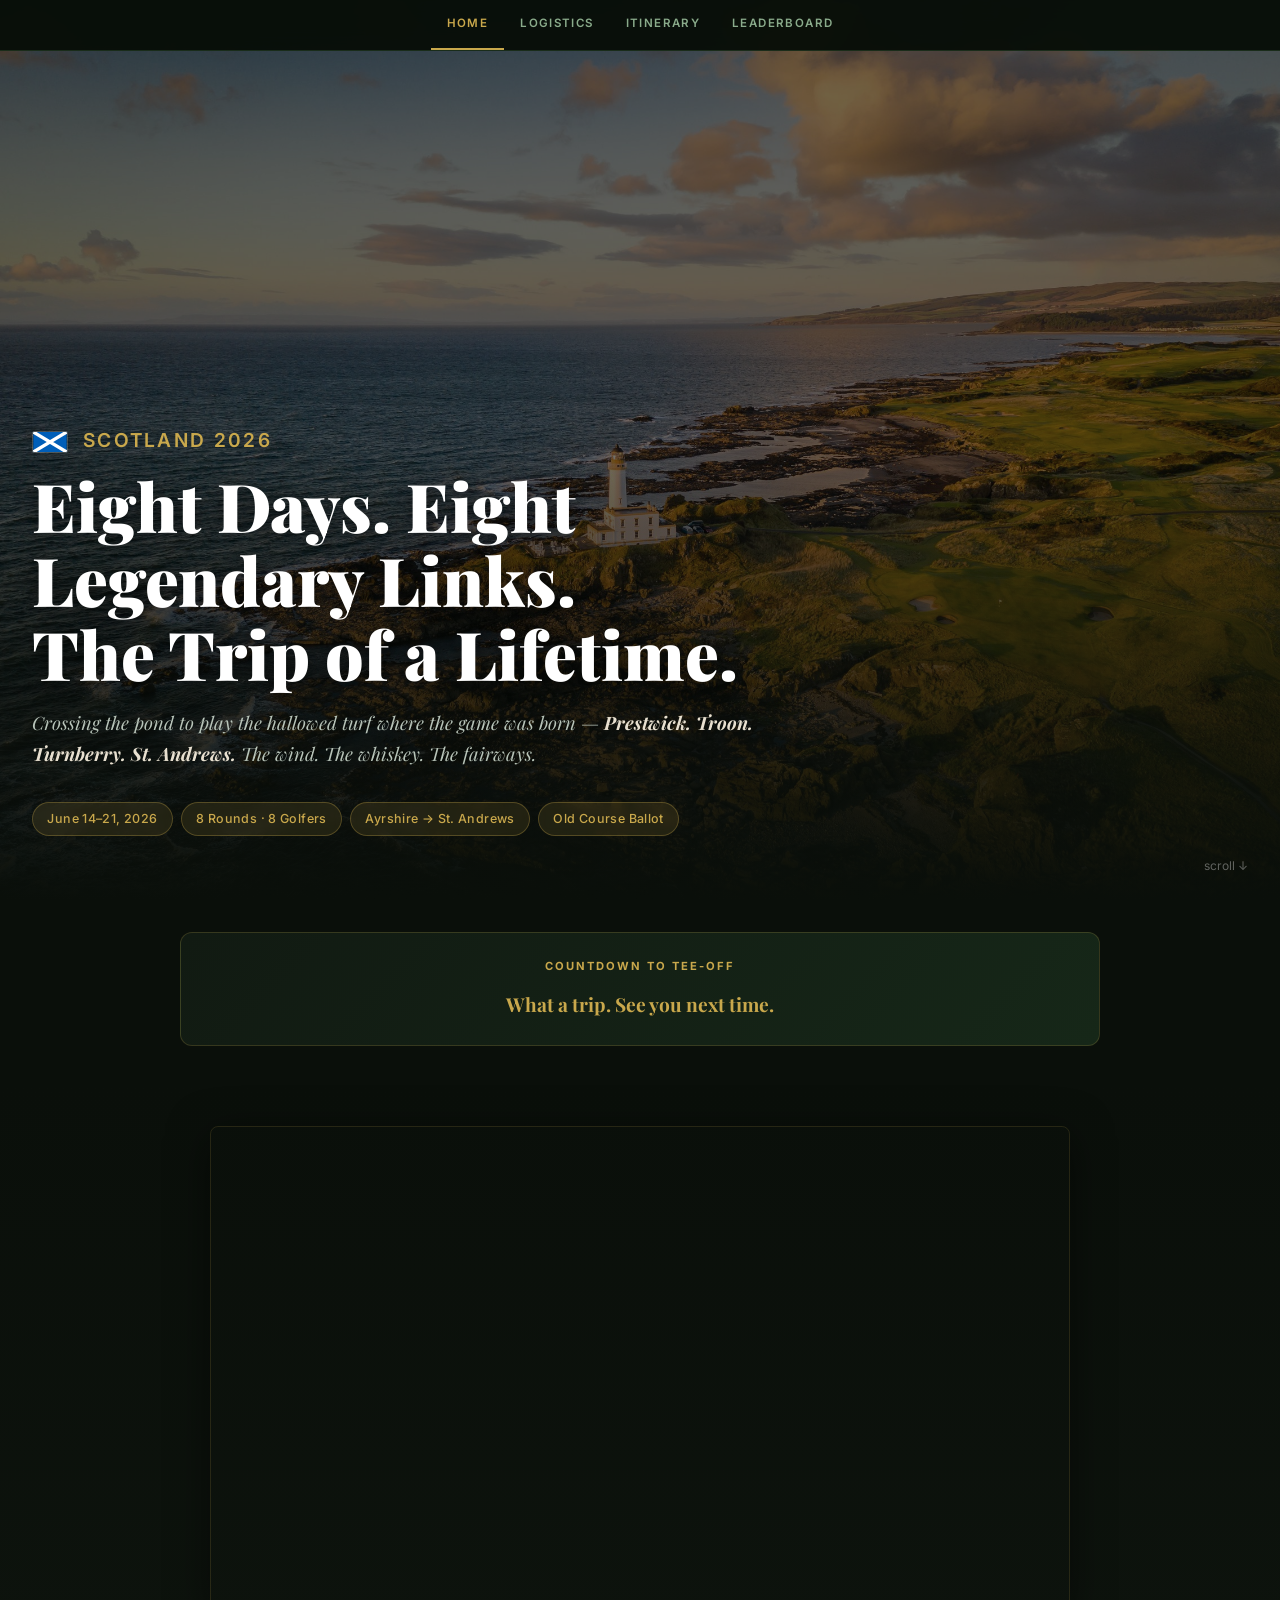
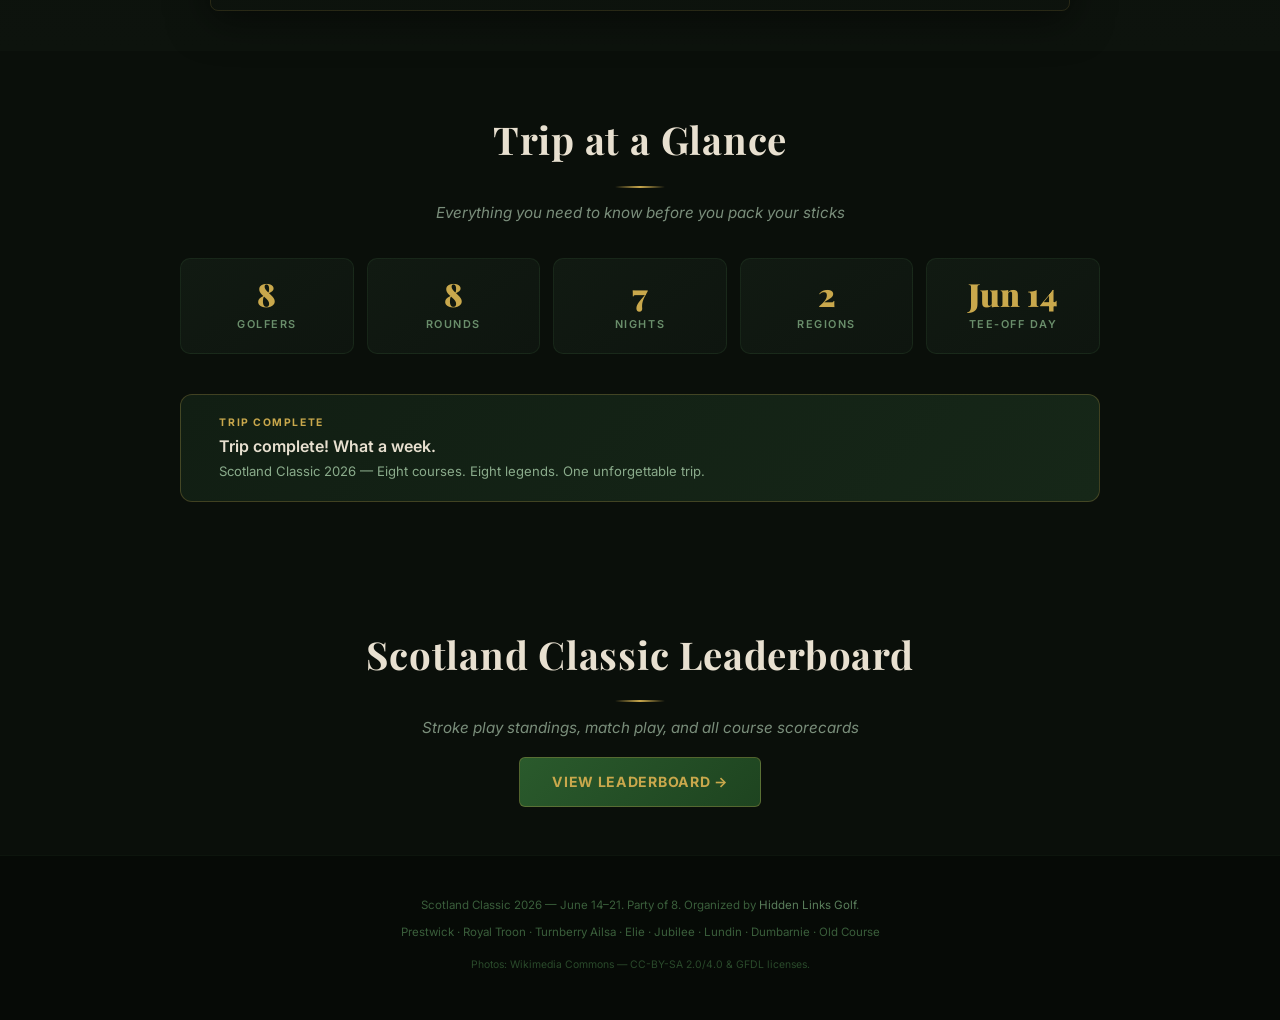
==== index.html @ c78bf025 "Point Next Up pre-trip button to itinerary page Co-Authored-By: Claude Opus 4.6 <noreply@anthropic.c" ====
<!DOCTYPE html>
<html lang="en">
<head>
  <meta charset="UTF-8" />
  <meta name="viewport" content="width=device-width, initial-scale=1.0" />
  <title>Scotland Classic 2026</title>
  <link rel="stylesheet" href="styles.css" />
</head>
<body>

<!-- ===== HERO ===== -->
<section class="hero" id="top">
  <div class="hero-bg"></div>
  <div class="hero-content">
    <div class="hero-flag">
      <svg viewBox="0 0 60 36" width="36" height="22" style="vertical-align:middle; margin-right:0.4em; border:1px solid rgba(255,255,255,0.2); border-radius:2px;" xmlns="http://www.w3.org/2000/svg">
        <rect width="60" height="36" fill="#005EB8"/>
        <path d="M0,0 L60,36 M60,0 L0,36" stroke="white" stroke-width="6"/>
      </svg>
      Scotland 2026
    </div>
    <h1>Eight Days. Eight Legendary Links.<br />The Trip of a Lifetime.</h1>
    <p class="hero-sub">Crossing the pond to play the hallowed turf where the game was born &mdash; <strong>Prestwick. Troon. Turnberry. St. Andrews.</strong> The wind. The whiskey. The fairways.</p>
    <div class="hero-badges">
      <span class="badge">June 14&ndash;21, 2026</span>
      <span class="badge">8 Rounds &middot; 8 Golfers</span>
      <span class="badge">Ayrshire &rarr; St. Andrews</span>
      <span class="badge">Old Course Ballot</span>
    </div>
  </div>
  <div class="scroll-hint">scroll &#8595;</div>
</section>

<!-- ===== COUNTDOWN ===== -->
<div class="container">
  <div class="countdown-bar" style="margin-top:2rem;">
    <h3>Countdown to Tee-Off</h3>
    <div class="countdown-numbers" id="countdown">
      <div class="countdown-unit"><span class="num" id="cd-days">--</span><span class="lbl">Days</span></div>
      <div class="countdown-unit"><span class="num" id="cd-hours">--</span><span class="lbl">Hours</span></div>
      <div class="countdown-unit"><span class="num" id="cd-mins">--</span><span class="lbl">Minutes</span></div>
      <div class="countdown-unit"><span class="num" id="cd-secs">--</span><span class="lbl">Seconds</span></div>
    </div>
  </div>
</div>

<!-- ===== HYPE VIDEO ===== -->
<section class="video-section">
  <div class="video-wrapper">
    <div class="video-frame">
      <iframe
        src="https://www.youtube.com/embed/14NQIq4SrmY"
        title="Scotland Golf Trip Hype Video"
        frameborder="0"
        allow="accelerometer; autoplay; clipboard-write; encrypted-media; gyroscope; picture-in-picture; web-share"
        allowfullscreen></iframe>
    </div>
  </div>
</section>

<!-- ===== NAV ===== -->
<nav class="site-nav">
  <a href="index.html" class="active">Home</a>
  <a href="logistics.html">Logistics</a>
  <a href="itinerary.html">Itinerary</a>
  <a href="leaderboard.html">Leaderboard</a>
</nav>

<div class="container">

  <!-- ===== AT A GLANCE ===== -->
  <section id="glance">
    <div class="section-header">
      <h2>Trip at a Glance</h2>
      <div class="divider"></div>
      <p>Everything you need to know before you pack your sticks</p>
    </div>

    <div class="glance-grid">
      <div class="glance-card">
        <div class="glance-number">8</div>
        <div class="glance-label">Golfers</div>
      </div>
      <div class="glance-card">
        <div class="glance-number">8</div>
        <div class="glance-label">Rounds</div>
      </div>
      <div class="glance-card">
        <div class="glance-number">7</div>
        <div class="glance-label">Nights</div>
      </div>
      <div class="glance-card">
        <div class="glance-number">2</div>
        <div class="glance-label">Regions</div>
      </div>
      <div class="glance-card">
        <div class="glance-number">Jun 14</div>
        <div class="glance-label">Tee-Off Day</div>
      </div>
    </div>
  </section>

  <!-- ===== NEXT UP BAR ===== -->
  <div id="right-now-bar">
    <div class="right-now-icon" id="rn-icon"></div>
    <div class="right-now-text">
      <div class="right-now-label" id="rn-label">Next Up</div>
      <div class="right-now-main" id="rn-main"></div>
      <div class="right-now-detail" id="rn-detail"></div>
    </div>
    <a class="right-now-btn" id="rn-btn" href="itinerary.html">View Itinerary</a>
  </div>

  <!-- ===== LEADERBOARD LINK ===== -->
  <section style="text-align:center; padding: 2rem 0 3rem;">
    <div class="section-header" style="padding-bottom:1rem;">
      <h2>Scotland Classic Leaderboard</h2>
      <div class="divider"></div>
      <p>Stroke play standings, match play, and all course scorecards</p>
    </div>
    <a href="leaderboard.html" class="right-now-btn" style="font-size:0.88rem; padding:0.75rem 2rem;">View Leaderboard &rarr;</a>
  </section>

</div>

<footer>
  <p>Scotland Classic 2026 &mdash; June 14&ndash;21. Party of 8. Organized by <a href="https://www.hiddenlinksgolf.com" target="_blank">Hidden Links Golf</a>.</p>
  <p style="margin-top:0.5rem;">Prestwick &middot; Royal Troon &middot; Turnberry Ailsa &middot; Elie &middot; Jubilee &middot; Lundin &middot; Dumbarnie &middot; Old Course</p>
  <p style="margin-top:0.8rem; font-size:0.65rem; color:#2a4a2b;">
    Photos: Wikimedia Commons &mdash; CC-BY-SA 2.0/4.0 &amp; GFDL licenses.
  </p>
</footer>

<script>
  // ===== TRIP CONFIG =====
  var TRIP_START_DATE = new Date(2026, 5, 14);
  var TRIP_END_DATE   = new Date(2026, 5, 21);

  var TRIP_DAYS = [
    { day: 1, label: 'Day 1', desc: 'Arrive Edinburgh → Prestwick', detail: 'Tee time 3:36 PM', anchor: 'itinerary.html#day-1' },
    { day: 2, label: 'Day 2', desc: 'Royal Troon', detail: 'Tee time 3:20 PM • Pickup 1:30 PM', anchor: 'itinerary.html#day-2' },
    { day: 3, label: 'Day 3', desc: 'Turnberry Ailsa → St. Andrews', detail: 'Tee time 10:31 AM', anchor: 'itinerary.html#day-3' },
    { day: 4, label: 'Day 4', desc: 'Golf House Club, Elie', detail: 'Tee time 12:00 PM', anchor: 'itinerary.html#day-4' },
    { day: 5, label: 'Day 5', desc: 'St. Andrews Jubilee Course', detail: 'Tee time 2:32 PM • Walk from hotel', anchor: 'itinerary.html#day-5' },
    { day: 6, label: 'Day 6', desc: 'Ballot + Lundin Golf Club', detail: 'Lundin tee time 12:20 PM', anchor: 'itinerary.html#day-6' },
    { day: 7, label: 'Day 7', desc: 'Dumbarnie Links', detail: 'Tee time 9:40 AM', anchor: 'itinerary.html#day-7' },
    { day: 8, label: 'Day 8', desc: 'Fly Home', detail: 'UA #119 departs 11:30 AM', anchor: 'itinerary.html#day-8' },
  ];

  function getLocalDateOnly(d) {
    return new Date(d.getFullYear(), d.getMonth(), d.getDate());
  }

  function updateRightNowBar() {
    var now = new Date();
    var today = getLocalDateOnly(now);
    var bar = document.getElementById('right-now-bar');
    var icon = document.getElementById('rn-icon');
    var lbl = document.getElementById('rn-label');
    var main = document.getElementById('rn-main');
    var detail = document.getElementById('rn-detail');
    var btn = document.getElementById('rn-btn');

    var startOnly = getLocalDateOnly(TRIP_START_DATE);
    var endOnly   = getLocalDateOnly(TRIP_END_DATE);

    bar.style.display = 'flex';

    if (today < startOnly) {
      var msUntil = startOnly - today;
      var daysUntil = Math.round(msUntil / 86400000);
      lbl.textContent = 'Next Up';
      main.textContent = daysUntil + ' day' + (daysUntil === 1 ? '' : 's') + ' until tee-off — June 14, 2026';
      detail.textContent = 'Prestwick Golf Club awaits. First tee time: 3:36 PM local.';
      btn.href = 'itinerary.html';
      btn.textContent = 'View Itinerary';
      return;
    }

    if (today > endOnly) {
      lbl.textContent = 'Trip Complete';
      main.textContent = 'Trip complete! What a week.';
      detail.textContent = 'Scotland Classic 2026 — Eight courses. Eight legends. One unforgettable trip.';
      btn.style.display = 'none';
      return;
    }

    var dayIndex = Math.floor((today - startOnly) / 86400000);
    var dayInfo = TRIP_DAYS[dayIndex];
    if (!dayInfo) return;

    lbl.textContent = 'Today — ' + dayInfo.label;
    main.textContent = dayInfo.desc;
    detail.textContent = dayInfo.detail;
    btn.href = dayInfo.anchor;
    btn.textContent = 'Jump to ' + dayInfo.label;
  }

  function updateCountdown() {
    var target = new Date('2026-06-14T08:25:00-05:00');
    var now = new Date();
    var diff = target - now;
    var cdEl = document.getElementById('countdown');

    if (diff <= 0) {
      var today = getLocalDateOnly(now);
      var endOnly = getLocalDateOnly(TRIP_END_DATE);
      if (today > endOnly) {
        cdEl.innerHTML = '<div style="color:#c9a84c;font-size:1.2rem;font-weight:700;font-family:Playfair Display,Georgia,serif;">What a trip. See you next time.</div>';
      } else {
        cdEl.innerHTML = '<div style="color:#c9a84c;font-size:1.2rem;font-weight:700;font-family:Playfair Display,Georgia,serif;">We’re in Scotland!</div>';
      }
      return;
    }
    var d = Math.floor(diff / 86400000);
    var h = Math.floor((diff % 86400000) / 3600000);
    var m = Math.floor((diff % 3600000) / 60000);
    var s = Math.floor((diff % 60000) / 1000);
    document.getElementById('cd-days').textContent = d;
    document.getElementById('cd-hours').textContent = h;
    document.getElementById('cd-mins').textContent = m;
    document.getElementById('cd-secs').textContent = s;
  }

  updateCountdown();
  updateRightNowBar();
  setInterval(updateCountdown, 1000);
</script>

</body>
</html>
---- styles.css ----
/* ===================================================================
   Scotland Classic 2026 — Shared Stylesheet
   Premium dark theme inspired by Augusta & The Open Championship
   =================================================================== */

@import url('https://fonts.googleapis.com/css2?family=Playfair+Display:ital,wght@0,400;0,700;0,900;1,400&family=Inter:wght@300;400;500;600;700&family=Pinyon+Script&display=swap');

/* ===== RESET & BASE ===== */
*, *::before, *::after { box-sizing: border-box; margin: 0; padding: 0; }
html { scroll-behavior: smooth; }

body {
  font-family: 'Inter', -apple-system, BlinkMacSystemFont, 'Segoe UI', sans-serif;
  background: #0a0f0a;
  color: #d4cfc4;
  line-height: 1.7;
  font-size: 16px;
  -webkit-font-smoothing: antialiased;
  -moz-osx-font-smoothing: grayscale;
  padding-top: 52px; /* offset for fixed nav */
}

h1, h2, h3, h4, h5 {
  font-family: 'Playfair Display', Georgia, 'Times New Roman', serif;
}

a { color: #7ec87f; text-decoration: none; transition: color 0.2s; }
a:hover { color: #a8e8a9; }

img { max-width: 100%; height: auto; }

/* ===== NAV BAR (fixed, all pages) ===== */
.site-nav {
  position: fixed;
  top: 0;
  left: 0;
  right: 0;
  z-index: 1000;
  background: rgba(8, 14, 8, 0.96);
  backdrop-filter: blur(12px);
  -webkit-backdrop-filter: blur(12px);
  border-bottom: 1px solid rgba(90, 158, 92, 0.2);
  display: flex;
  align-items: center;
  justify-content: center;
  gap: 0;
  overflow-x: auto;
  scrollbar-width: none;
  padding: 0 1rem;
}
.site-nav::-webkit-scrollbar { display: none; }

.site-nav .nav-brand {
  font-family: 'Pinyon Script', cursive;
  font-size: 1.3rem;
  color: #c9a84c;
  padding: 0.75rem 1.2rem 0.75rem 0;
  white-space: nowrap;
  border-right: 1px solid rgba(90, 158, 92, 0.15);
  margin-right: 0.5rem;
  flex-shrink: 0;
}

.site-nav a:not(.nav-brand) {
  color: #8aab8b;
  text-decoration: none;
  font-family: 'Inter', sans-serif;
  font-size: 0.72rem;
  font-weight: 600;
  letter-spacing: 0.12em;
  text-transform: uppercase;
  padding: 0.9rem 1rem;
  white-space: nowrap;
  transition: color 0.2s, border-bottom 0.2s;
  border-bottom: 2px solid transparent;
}
.site-nav a:not(.nav-brand):hover {
  color: #fff;
  border-bottom-color: #c9a84c;
}
.site-nav a:not(.nav-brand).active {
  color: #c9a84c;
  border-bottom-color: #c9a84c;
}

/* ===== LAYOUT ===== */
.container {
  max-width: 960px;
  margin: 0 auto;
  padding: 0 1.25rem;
}
.container-wide {
  max-width: 1100px;
  margin: 0 auto;
  padding: 0 1.25rem;
}

/* ===== SECTION HEADERS ===== */
.section-header {
  padding: 3.5rem 0 2rem;
  text-align: center;
}
.section-header h2 {
  font-family: 'Playfair Display', Georgia, serif;
  font-size: clamp(1.6rem, 3.5vw, 2.4rem);
  font-weight: 700;
  color: #e8e0d0;
  margin-bottom: 0.4rem;
  letter-spacing: 0.02em;
}
.section-header p {
  color: #7a8e7b;
  font-style: italic;
  font-size: 0.95rem;
}
.divider {
  width: 50px;
  height: 2px;
  background: linear-gradient(90deg, transparent, #c9a84c, transparent);
  margin: 0.8rem auto;
  border-radius: 2px;
}

/* ===== HERO ===== */
.hero {
  position: relative;
  min-height: 100vh;
  margin-top: -52px; /* pull hero up behind the fixed nav */
  display: flex;
  flex-direction: column;
  justify-content: flex-end;
  align-items: flex-start;
  overflow: hidden;
}
.hero-bg {
  position: absolute;
  inset: 0;
  background: url('images/turnberry_hero.jpg') center center / cover no-repeat;
  filter: brightness(0.45) saturate(0.85);
  z-index: 0;
}
.hero::after {
  content: '';
  position: absolute;
  bottom: 0;
  left: 0;
  right: 0;
  height: 50%;
  background: linear-gradient(to top, #0a0f0a 0%, transparent 100%);
  z-index: 0;
}
.hero-content {
  position: relative;
  z-index: 1;
  padding: 3rem 2rem 4rem;
  max-width: 800px;
}
.hero-flag {
  font-size: 1.2rem;
  letter-spacing: 0.12em;
  text-transform: uppercase;
  color: #c9a84c;
  font-family: 'Inter', sans-serif;
  font-weight: 600;
  margin-bottom: 0.8rem;
}
.hero h1 {
  font-family: 'Playfair Display', Georgia, serif;
  font-size: clamp(2.4rem, 5.5vw, 4.2rem);
  font-weight: 900;
  color: #fff;
  line-height: 1.1;
  text-shadow: 0 3px 20px rgba(0,0,0,0.6);
  margin-bottom: 1rem;
}
.hero-sub {
  font-size: clamp(0.95rem, 2vw, 1.15rem);
  color: #b8c4b9;
  line-height: 1.7;
  margin-bottom: 2rem;
  font-family: 'Playfair Display', Georgia, serif;
  font-style: italic;
}
.hero-sub strong { color: #e8e0d0; }
.hero-badges {
  display: flex;
  flex-wrap: wrap;
  gap: 0.5rem;
}
.badge {
  background: rgba(201, 168, 76, 0.12);
  border: 1px solid rgba(201, 168, 76, 0.3);
  color: #c9a84c;
  padding: 0.35rem 0.9rem;
  border-radius: 999px;
  font-size: 0.78rem;
  font-family: 'Inter', sans-serif;
  font-weight: 500;
  letter-spacing: 0.03em;
  backdrop-filter: blur(4px);
}
.scroll-hint {
  position: absolute;
  bottom: 1.5rem;
  right: 2rem;
  z-index: 1;
  color: rgba(255,255,255,0.35);
  font-size: 0.75rem;
  font-family: 'Inter', sans-serif;
  text-align: center;
  animation: bounce 2.5s ease-in-out infinite;
}
@keyframes bounce {
  0%, 100% { transform: translateY(0); }
  50% { transform: translateY(8px); }
}

/* ===== HYPE VIDEO ===== */
.video-section {
  background: linear-gradient(180deg, #0a0f0a 0%, #0d130d 100%);
  padding: 2.5rem 1.25rem;
}
.video-wrapper {
  max-width: 860px;
  margin: 0 auto;
}
.video-frame {
  position: relative;
  width: 100%;
  padding-top: 56.25%;
  border-radius: 8px;
  overflow: hidden;
  border: 1px solid rgba(201, 168, 76, 0.15);
  box-shadow: 0 8px 40px rgba(0,0,0,0.5);
}
.video-frame iframe {
  position: absolute;
  top: 0; left: 0;
  width: 100%; height: 100%;
  border: none;
}

/* ===== TRIP AT A GLANCE ===== */
.glance-grid {
  display: grid;
  grid-template-columns: repeat(auto-fit, minmax(140px, 1fr));
  gap: 0.8rem;
  margin-bottom: 2.5rem;
}
.glance-card {
  background: linear-gradient(145deg, #111a12, #0e150f);
  border: 1px solid rgba(90, 158, 92, 0.12);
  border-radius: 10px;
  padding: 1.2rem 0.8rem;
  text-align: center;
  transition: border-color 0.3s, transform 0.2s;
}
.glance-card:hover {
  border-color: rgba(201, 168, 76, 0.3);
  transform: translateY(-2px);
}
.glance-number {
  font-family: 'Playfair Display', Georgia, serif;
  font-size: 2rem;
  font-weight: 900;
  color: #c9a84c;
  line-height: 1;
  margin-bottom: 0.3rem;
}
.glance-label {
  font-size: 0.68rem;
  text-transform: uppercase;
  letter-spacing: 0.14em;
  color: #6a8e6b;
  font-weight: 600;
}

/* ===== COUNTDOWN ===== */
.countdown-bar {
  background: linear-gradient(135deg, #111a12, #162718);
  border: 1px solid rgba(201, 168, 76, 0.2);
  border-radius: 12px;
  padding: 1.5rem;
  text-align: center;
  margin-bottom: 2.5rem;
}
.countdown-bar h3 {
  color: #c9a84c;
  font-family: 'Inter', sans-serif;
  font-size: 0.7rem;
  font-weight: 700;
  letter-spacing: 0.18em;
  text-transform: uppercase;
  margin-bottom: 0.75rem;
}
.countdown-numbers {
  display: flex;
  justify-content: center;
  gap: 1.5rem;
  flex-wrap: wrap;
}
.countdown-unit { text-align: center; }
.countdown-unit .num {
  font-family: 'Playfair Display', Georgia, serif;
  font-size: 2.4rem;
  font-weight: 900;
  color: #fff;
  line-height: 1;
  display: block;
}
.countdown-unit .lbl {
  font-size: 0.65rem;
  text-transform: uppercase;
  letter-spacing: 0.14em;
  color: #6a8e6b;
  font-weight: 600;
}

/* ===== FLIGHTS ===== */
.flights-section { margin-bottom: 2.5rem; }
.flights-grid {
  display: grid;
  grid-template-columns: repeat(auto-fit, minmax(280px, 1fr));
  gap: 1rem;
  margin-bottom: 1rem;
}
.flight-card {
  background: linear-gradient(135deg, rgba(90, 70, 10, 0.15), rgba(90, 70, 10, 0.08));
  border: 1px solid rgba(201, 168, 76, 0.25);
  border-radius: 10px;
  padding: 1.2rem 1.3rem;
  transition: border-color 0.3s;
}
.flight-card:hover { border-color: rgba(201, 168, 76, 0.5); }
.flight-card-label {
  font-size: 0.68rem;
  font-family: 'Inter', sans-serif;
  font-weight: 700;
  text-transform: uppercase;
  letter-spacing: 0.12em;
  color: #c9a84c;
  margin-bottom: 0.4rem;
}
.flight-card-main {
  font-size: 1rem;
  font-weight: 700;
  color: #f0d898;
  margin-bottom: 0.25rem;
}
.flight-card-detail {
  font-size: 0.82rem;
  color: #c4a86a;
}
.flights-note {
  background: rgba(90, 70, 10, 0.08);
  border-left: 3px solid #c9a84c;
  padding: 0.75rem 1rem;
  border-radius: 0 8px 8px 0;
  font-size: 0.85rem;
  color: #c4a86a;
  line-height: 1.6;
}
.flights-note a { color: #f0d898; }

/* ===== RIGHT NOW / NEXT UP BAR ===== */
#right-now-bar {
  background: linear-gradient(135deg, #111e13, #162718);
  border: 1px solid rgba(201, 168, 76, 0.25);
  border-radius: 12px;
  padding: 1.2rem 1.4rem;
  margin-bottom: 2rem;
  display: flex;
  align-items: center;
  gap: 1rem;
  flex-wrap: wrap;
  transition: border-color 0.3s;
}
#right-now-bar:hover { border-color: rgba(201, 168, 76, 0.45); }
.right-now-icon { font-size: 1.6rem; flex-shrink: 0; }
.right-now-text { flex: 1; min-width: 200px; }
.right-now-label {
  font-size: 0.65rem;
  font-family: 'Inter', sans-serif;
  font-weight: 700;
  text-transform: uppercase;
  letter-spacing: 0.15em;
  color: #c9a84c;
  margin-bottom: 0.2rem;
}
.right-now-main {
  font-size: 1rem;
  font-weight: 600;
  color: #e8e0d0;
  line-height: 1.4;
}
.right-now-detail {
  font-size: 0.82rem;
  color: #8aab8b;
  margin-top: 0.15rem;
}
.right-now-btn {
  display: inline-block;
  background: linear-gradient(135deg, #2a5a2c, #1e4420);
  color: #c9a84c;
  text-decoration: none;
  padding: 0.5rem 1.1rem;
  border-radius: 6px;
  font-size: 0.78rem;
  font-weight: 700;
  font-family: 'Inter', sans-serif;
  letter-spacing: 0.05em;
  text-transform: uppercase;
  white-space: nowrap;
  transition: all 0.2s;
  border: 1px solid rgba(201, 168, 76, 0.3);
  cursor: pointer;
}
.right-now-btn:hover {
  background: linear-gradient(135deg, #3a6e3c, #2a5a2c);
  border-color: #c9a84c;
  color: #f0d898;
}

/* ===== LEADERBOARD ===== */
.leaderboard-section { margin-bottom: 3rem; }

.leaderboard-title-block {
  text-align: center;
  margin-bottom: 2.5rem;
  padding-top: 1rem;
}
.leaderboard-title-block .scotland-classic {
  font-family: 'Pinyon Script', cursive;
  font-size: clamp(3rem, 7vw, 5rem);
  color: #c9a84c;
  display: block;
  line-height: 1.25;
  letter-spacing: 0.03em;
  text-shadow: 0 2px 16px rgba(201, 168, 76, 0.2);
  margin-bottom: 0.5rem;
}
.scotland-classic-divider {
  width: 120px;
  height: 2px;
  background: linear-gradient(90deg, transparent, #c9a84c, transparent);
  margin: 0.5rem auto 0.75rem;
  border-radius: 2px;
}
.leaderboard-title-block .leaderboard-subtitle {
  font-family: 'Inter', sans-serif;
  font-size: 0.7rem;
  font-weight: 700;
  letter-spacing: 0.22em;
  text-transform: uppercase;
  color: #6a8e6b;
}

.leaderboard-sub { margin-bottom: 2rem; }
.leaderboard-sub h3 {
  font-family: 'Inter', sans-serif;
  font-size: 0.75rem;
  font-weight: 700;
  color: #c9a84c;
  letter-spacing: 0.15em;
  text-transform: uppercase;
  margin-bottom: 0.75rem;
  padding-left: 0.25rem;
}

.lb-table {
  width: 100%;
  border-collapse: collapse;
  border-radius: 8px;
  overflow: hidden;
  font-size: 0.88rem;
}
.lb-table thead tr {
  background: linear-gradient(135deg, #1a3a1c, #0e2810);
}
.lb-table thead th {
  color: #c9a84c;
  font-family: 'Inter', sans-serif;
  font-size: 0.68rem;
  font-weight: 700;
  text-transform: uppercase;
  letter-spacing: 0.1em;
  padding: 0.7rem 0.8rem;
  text-align: left;
  border-bottom: 2px solid rgba(201, 168, 76, 0.2);
}
.lb-table thead th:last-child { text-align: center; }
.lb-table tbody tr {
  background: #0e150f;
  border-bottom: 1px solid rgba(90, 158, 92, 0.08);
  transition: background 0.2s;
}
.lb-table tbody tr:hover { background: #132015; }
.lb-table tbody tr:nth-child(even) { background: #0b120c; }
.lb-table tbody tr:nth-child(even):hover { background: #132015; }
.lb-table tbody td {
  padding: 0.6rem 0.8rem;
  color: #b8c4b9;
  min-height: 44px;
}
.lb-pos {
  font-weight: 700;
  color: #c9a84c;
  width: 36px;
  font-family: 'Playfair Display', Georgia, serif;
}
.lb-name { font-weight: 600; color: #e8e0d0; }
.lb-score {
  text-align: center;
  font-weight: 700;
  color: #8aab8b;
  width: 70px;
  font-family: 'Inter', sans-serif;
}
.lb-note {
  font-size: 0.75rem;
  color: #5a7e5b;
  margin-top: 0.5rem;
  font-style: italic;
}
.lb-note a { color: #7ec87f; }

.lb-match-table {
  width: 100%;
  border-collapse: collapse;
  border-radius: 8px;
  overflow: hidden;
  font-size: 0.88rem;
}
.lb-match-table thead tr {
  background: linear-gradient(135deg, #1a2e1a, #0e1e0e);
}
.lb-match-table thead th {
  color: #c9a84c;
  font-family: 'Inter', sans-serif;
  font-size: 0.68rem;
  font-weight: 700;
  text-transform: uppercase;
  letter-spacing: 0.1em;
  padding: 0.7rem 0.8rem;
  text-align: left;
  border-bottom: 2px solid rgba(201, 168, 76, 0.2);
}
.lb-match-table tbody tr {
  background: #0e150f;
  border-bottom: 1px solid rgba(90, 158, 92, 0.08);
  transition: background 0.2s;
}
.lb-match-table tbody tr:hover { background: #132015; }
.lb-match-table tbody tr:nth-child(even) { background: #0b120c; }
.lb-match-table tbody td {
  padding: 0.6rem 0.8rem;
  color: #b8c4b9;
  min-height: 44px;
}
.lb-match-status { color: #5a7e5b; font-style: italic; font-size: 0.82rem; }

/* ===== DAY CARDS ===== */
.day-card {
  background: linear-gradient(145deg, #0e150f, #0b120c);
  border: 1px solid rgba(90, 158, 92, 0.1);
  border-radius: 10px;
  margin-bottom: 1.25rem;
  overflow: hidden;
  transition: border-color 0.3s, box-shadow 0.3s;
}
.day-card:hover {
  border-color: rgba(90, 158, 92, 0.2);
  box-shadow: 0 4px 20px rgba(0,0,0,0.3);
}
.day-card.today-highlight {
  border-color: #c9a84c;
  box-shadow: 0 0 0 1px rgba(201, 168, 76, 0.3), 0 4px 24px rgba(201, 168, 76, 0.1);
}
.day-header {
  background: linear-gradient(135deg, #111e13, #162718);
  padding: 1rem 1.3rem;
  display: flex;
  align-items: center;
  gap: 0.8rem;
  cursor: pointer;
  user-select: none;
  transition: background 0.2s;
}
.day-header:hover { background: linear-gradient(135deg, #152218, #1a2e1c); }
.day-label {
  background: linear-gradient(135deg, #2a5a2c, #1e4420);
  color: #c9a84c;
  font-family: 'Inter', sans-serif;
  font-size: 0.65rem;
  font-weight: 700;
  letter-spacing: 0.12em;
  text-transform: uppercase;
  padding: 0.25rem 0.65rem;
  border-radius: 4px;
  white-space: nowrap;
  border: 1px solid rgba(201, 168, 76, 0.2);
}
.day-title {
  flex: 1;
  font-family: 'Playfair Display', Georgia, serif;
  font-size: 1rem;
  color: #e8e0d0;
  font-weight: 700;
}
.day-date {
  font-family: 'Inter', sans-serif;
  font-size: 0.75rem;
  color: #6a8e6b;
  white-space: nowrap;
  font-weight: 500;
}
.day-body { padding: 1.25rem 1.3rem; }
.day-body p {
  color: #a8b4a9;
  margin-bottom: 0.75rem;
  font-size: 0.92rem;
  line-height: 1.7;
}
.event-list {
  list-style: none;
  margin: 0.5rem 0 1rem;
}
.event-list li {
  display: flex;
  gap: 0.75rem;
  padding: 0.45rem 0;
  border-bottom: 1px solid rgba(255,255,255,0.03);
  font-size: 0.88rem;
  color: #a8b4a9;
  line-height: 1.6;
}
.event-list li:last-child { border-bottom: none; }
.event-time {
  color: #c9a84c;
  font-family: 'Inter', sans-serif;
  font-weight: 700;
  white-space: nowrap;
  min-width: 78px;
  font-size: 0.78rem;
  padding-top: 0.06rem;
}
.tag {
  display: inline-block;
  font-family: 'Inter', sans-serif;
  font-size: 0.6rem;
  font-weight: 700;
  letter-spacing: 0.1em;
  text-transform: uppercase;
  padding: 0.12rem 0.45rem;
  border-radius: 3px;
  margin-right: 0.35rem;
  white-space: nowrap;
  vertical-align: middle;
}
.tag-golf     { background: rgba(90, 158, 92, 0.15); color: #7ec87f; border: 1px solid rgba(90, 158, 92, 0.2); }
.tag-hotel    { background: rgba(78, 138, 200, 0.12); color: #7eb8e8; border: 1px solid rgba(78, 138, 200, 0.15); }
.tag-travel   { background: rgba(201, 168, 76, 0.1); color: #c9a84c; border: 1px solid rgba(201, 168, 76, 0.15); }
.tag-dinner   { background: rgba(200, 100, 140, 0.1); color: #e87eb8; border: 1px solid rgba(200, 100, 140, 0.12); }
.tag-explore  { background: rgba(140, 100, 200, 0.1); color: #b87ee8; border: 1px solid rgba(140, 100, 200, 0.12); }
.tag-phone    { background: rgba(100, 180, 200, 0.1); color: #7ed4e8; border: 1px solid rgba(100, 180, 200, 0.12); }

/* Note / phone / flight boxes */
.note-box {
  background: rgba(90, 158, 92, 0.06);
  border-left: 3px solid rgba(90, 158, 92, 0.4);
  padding: 0.7rem 1rem;
  margin: 0.75rem 0;
  border-radius: 0 6px 6px 0;
  font-size: 0.85rem;
  color: #8aab8b;
  line-height: 1.6;
}
.phone-box {
  background: rgba(78, 138, 200, 0.08);
  border-left: 3px solid rgba(78, 158, 200, 0.4);
  padding: 0.6rem 1rem;
  margin: 0.75rem 0;
  border-radius: 0 6px 6px 0;
  font-size: 0.85rem;
  color: #8ab4d4;
  line-height: 1.6;
}
.phone-box strong { color: #a8d0e8; }
.flight-box {
  background: rgba(201, 168, 76, 0.06);
  border-left: 3px solid rgba(201, 168, 76, 0.4);
  padding: 0.6rem 1rem;
  margin: 0.75rem 0;
  border-radius: 0 6px 6px 0;
  font-size: 0.85rem;
  color: #c4a86a;
}
.flight-box strong { color: #f0d898; }

/* ===== COURSE DETAIL (inside day cards) ===== */
.course-detail {
  margin-bottom: 1.25rem;
  padding-bottom: 1.25rem;
  border-bottom: 1px solid rgba(90, 158, 92, 0.08);
}
.course-detail .course-img {
  width: 100%;
  height: 220px;
  object-fit: cover;
  border-radius: 8px;
  margin-bottom: 0.9rem;
  display: block;
}
.course-detail .course-desc {
  font-size: 0.88rem;
  color: #a8b4a9;
  line-height: 1.7;
  margin-bottom: 0.6rem;
}
.course-fact {
  display: flex;
  gap: 0.5rem;
  font-size: 0.78rem;
  color: #6a8e6b;
  margin-bottom: 0.2rem;
}
.course-fact-icon { color: #c9a84c; }
.course-photo-credit {
  font-size: 0.62rem;
  color: #3a5e3b;
  margin-top: 0.6rem;
  font-style: italic;
}

/* ===== SCORECARD EMBED ===== */
.scorecard-embed {
  margin-top: 1rem;
  padding-top: 1rem;
  border-top: 1px solid rgba(90, 158, 92, 0.08);
}
.scorecard-label {
  font-size: 0.68rem;
  font-family: 'Inter', sans-serif;
  font-weight: 700;
  color: #6a8e6b;
  margin-bottom: 0.4rem;
  text-transform: uppercase;
  letter-spacing: 0.12em;
}
.scorecard-frame {
  border: 1px solid rgba(90, 158, 92, 0.1);
  border-radius: 6px;
}
.scorecard-frame iframe {
  width: 100%;
  height: 380px;
  border: none;
}
.scorecard-link {
  display: inline-block;
  margin-top: 0.5rem;
  font-size: 0.75rem;
  font-family: 'Inter', sans-serif;
  color: #5a7e5b;
  font-weight: 500;
  transition: color 0.2s;
}
.scorecard-link:hover { color: #c9a84c; }

/* ===== LOGISTICS GRID ===== */
.logistics-grid {
  display: grid;
  grid-template-columns: repeat(auto-fit, minmax(260px, 1fr));
  gap: 1rem;
  margin-bottom: 2.5rem;
}
.logistics-card {
  background: linear-gradient(145deg, #0e150f, #0b120c);
  border: 1px solid rgba(90, 158, 92, 0.1);
  border-radius: 10px;
  padding: 1.2rem;
  transition: border-color 0.3s, transform 0.2s;
}
.logistics-card:hover {
  border-color: rgba(201, 168, 76, 0.2);
  transform: translateY(-2px);
}
.logistics-card h3 {
  color: #c9a84c;
  font-family: 'Inter', sans-serif;
  font-size: 0.75rem;
  font-weight: 700;
  letter-spacing: 0.1em;
  text-transform: uppercase;
  margin-bottom: 0.75rem;
  display: flex;
  align-items: center;
  gap: 0.4rem;
}
.logistics-card ul { list-style: none; }
.logistics-card li {
  font-size: 0.85rem;
  color: #a8b4a9;
  padding: 0.3rem 0;
  border-bottom: 1px solid rgba(255,255,255,0.03);
  display: flex;
  gap: 0.5rem;
  line-height: 1.6;
  overflow-wrap: break-word;
  word-break: break-word;
}
.logistics-card li:last-child { border-bottom: none; }
.li-dot { color: #c9a84c; flex-shrink: 0; font-size: 0.6rem; padding-top: 0.35rem; }
.logistics-card li > span,
.logistics-card li > div {
  min-width: 0;
}

/* ===== CHECKLIST ===== */
.checklist {
  background: linear-gradient(145deg, #0e150f, #0b120c);
  border: 1px solid rgba(90, 158, 92, 0.1);
  border-radius: 10px;
  padding: 1.5rem;
  margin-bottom: 2.5rem;
}
.checklist h3 {
  color: #e8e0d0;
  font-family: 'Playfair Display', Georgia, serif;
  margin-bottom: 1rem;
  font-size: 1.1rem;
}
.checklist-grid {
  display: grid;
  grid-template-columns: repeat(auto-fit, minmax(240px, 1fr));
  gap: 0.4rem;
}
.checklist-item {
  display: flex;
  align-items: flex-start;
  gap: 0.6rem;
  font-size: 0.85rem;
  color: #a8b4a9;
  padding: 0.4rem 0.3rem;
  border-radius: 4px;
  transition: background 0.15s;
  line-height: 1.5;
}
.checklist-item:hover { background: rgba(90, 158, 92, 0.04); }
.check-box {
  width: 20px;
  height: 20px;
  border: 2px solid rgba(201, 168, 76, 0.3);
  border-radius: 4px;
  flex-shrink: 0;
  margin-top: 1px;
  cursor: pointer;
  transition: all 0.2s;
  display: flex;
  align-items: center;
  justify-content: center;
}
.check-box:hover {
  border-color: #c9a84c;
  background: rgba(201, 168, 76, 0.1);
}
.check-box.checked {
  background: #2a5a2c;
  border-color: #5a9e5c;
}

/* ===== FOOTER ===== */
footer {
  background: #060a06;
  border-top: 1px solid rgba(90, 158, 92, 0.08);
  text-align: center;
  padding: 2.5rem 1.25rem;
  font-size: 0.72rem;
  color: #3a5e3b;
}
footer p { margin-bottom: 0.4rem; }
footer a { color: #5a7e5b; }
footer a:hover { color: #c9a84c; }

/* ===== RESPONSIVE ===== */
@media (max-width: 600px) {
  .hero-content { padding: 2rem 1.25rem 3rem; }
  .hero h1 { font-size: clamp(1.8rem, 7vw, 2.8rem); }
  .hero-flag { font-size: 0.95rem; }

  .site-nav { justify-content: flex-start; }
  .site-nav .nav-brand { font-size: 1.1rem; padding: 0.7rem 0.8rem 0.7rem 0; }
  .site-nav a:not(.nav-brand) {
    padding: 0.8rem 0.7rem;
    font-size: 0.68rem;
    min-height: 44px;
    display: inline-flex;
    align-items: center;
  }

  .section-header { padding: 2.5rem 0 1.25rem; }

  .day-header { flex-wrap: wrap; }
  .day-date { width: 100%; margin-top: 0.2rem; }
  .day-body { padding: 1rem; }
  .event-time { min-width: 64px; font-size: 0.72rem; }
  .day-card { margin-bottom: 1rem; }

  .countdown-numbers { gap: 0.8rem; }
  .countdown-unit .num { font-size: 1.8rem; }

  .course-detail .course-img { height: 180px; }

  .logistics-grid { grid-template-columns: 1fr; }
  .checklist-grid { grid-template-columns: 1fr; }
  .glance-grid { grid-template-columns: repeat(2, 1fr); }

  #right-now-bar { flex-direction: column; align-items: flex-start; }

  .flights-grid { grid-template-columns: 1fr; }

  .lb-table tbody td, .lb-match-table tbody td { min-height: 44px; padding: 0.65rem 0.6rem; }

  .scorecard-frame iframe { min-width: 600px; height: 280px; }

  a[href$=".pdf"] {
    display: inline-block;
    padding: 0.6rem 1rem;
    background: rgba(201, 168, 76, 0.08);
    border: 1px solid rgba(201, 168, 76, 0.2);
    border-radius: 6px;
    margin-top: 0.5rem;
    min-height: 44px;
    line-height: 1.8;
  }

  .logistics-card a, .note-box a {
    display: inline-block;
    min-height: 44px;
    line-height: 2;
    padding: 0 0.25rem;
  }
}
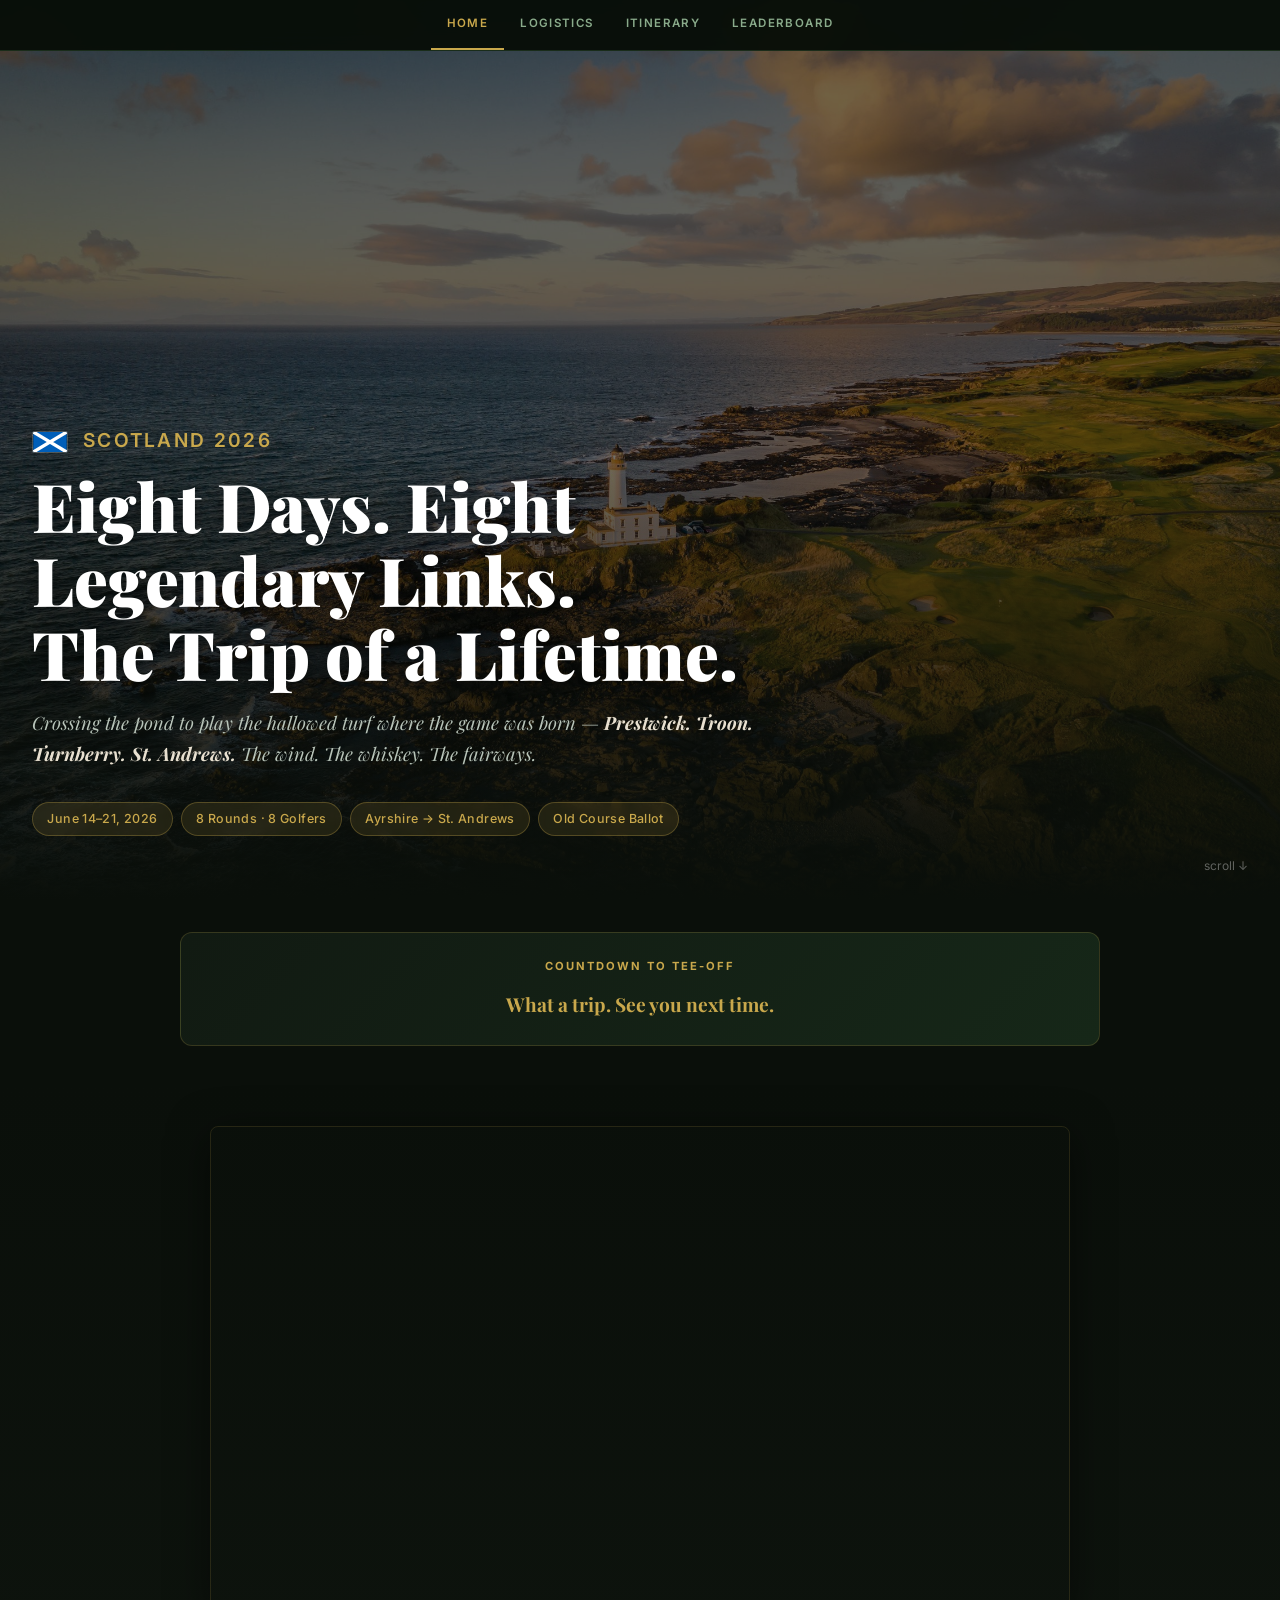
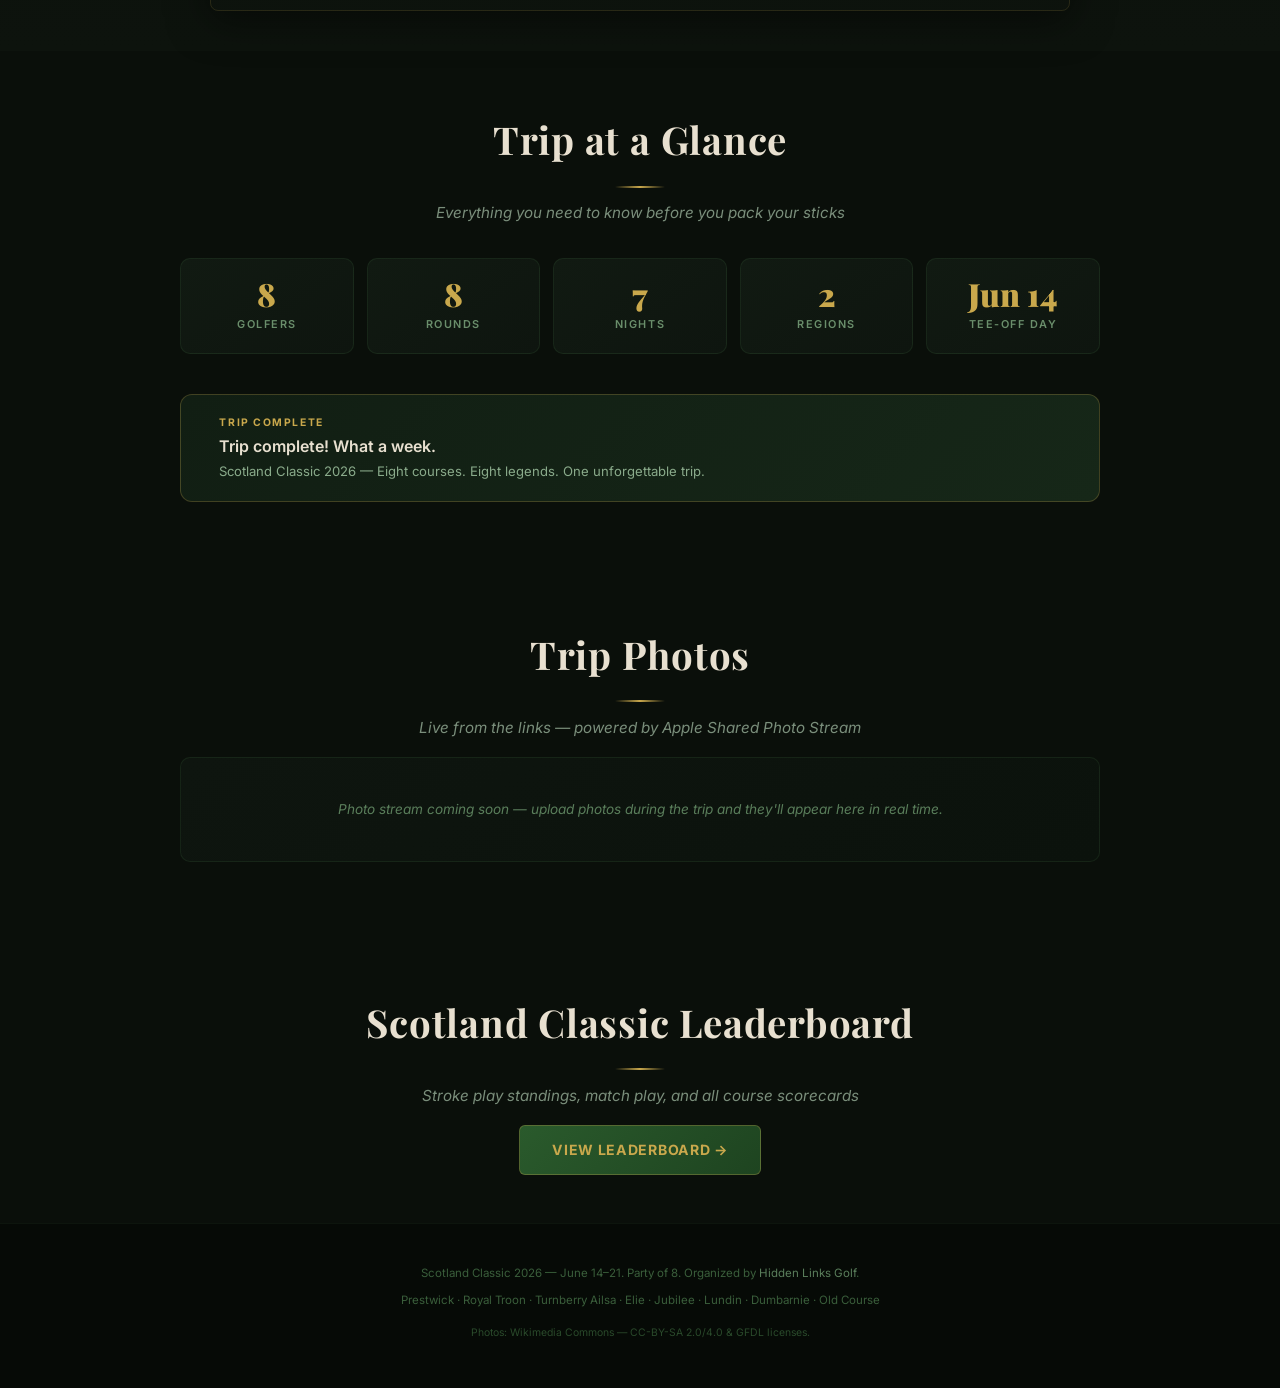
==== commit cb3c1276: "Add real-time label to Next Up and photo stream placeholder Co-Authored-By: Claude Opus 4.6 <noreply" ====
--- a/index.html
+++ b/index.html
@@ -104,12 +104,24 @@
   <div id="right-now-bar">
     <div class="right-now-icon" id="rn-icon"></div>
     <div class="right-now-text">
-      <div class="right-now-label" id="rn-label">Next Up</div>
+      <div class="right-now-label" id="rn-label">Next Up <span style="font-weight:400; font-size:0.55rem; color:#6a8e6b; letter-spacing:0.08em;">(updated in real time)</span></div>
       <div class="right-now-main" id="rn-main"></div>
       <div class="right-now-detail" id="rn-detail"></div>
     </div>
     <a class="right-now-btn" id="rn-btn" href="itinerary.html">View Itinerary</a>
   </div>
+
+  <!-- ===== PHOTO STREAM ===== -->
+  <section id="photo-stream" style="padding: 2rem 0 2.5rem;">
+    <div class="section-header" style="padding-bottom:1rem;">
+      <h2>Trip Photos</h2>
+      <div class="divider"></div>
+      <p>Live from the links &mdash; powered by Apple Shared Photo Stream</p>
+    </div>
+    <div style="background: linear-gradient(145deg, #0e150f, #0b120c); border: 1px solid rgba(90,158,92,0.12); border-radius: 10px; padding: 2.5rem 1.5rem; text-align: center; color: #5a7e5b; font-size: 0.85rem; font-style: italic;">
+      Photo stream coming soon &mdash; upload photos during the trip and they'll appear here in real time.
+    </div>
+  </section>
 
   <!-- ===== LEADERBOARD LINK ===== -->
   <section style="text-align:center; padding: 2rem 0 3rem;">
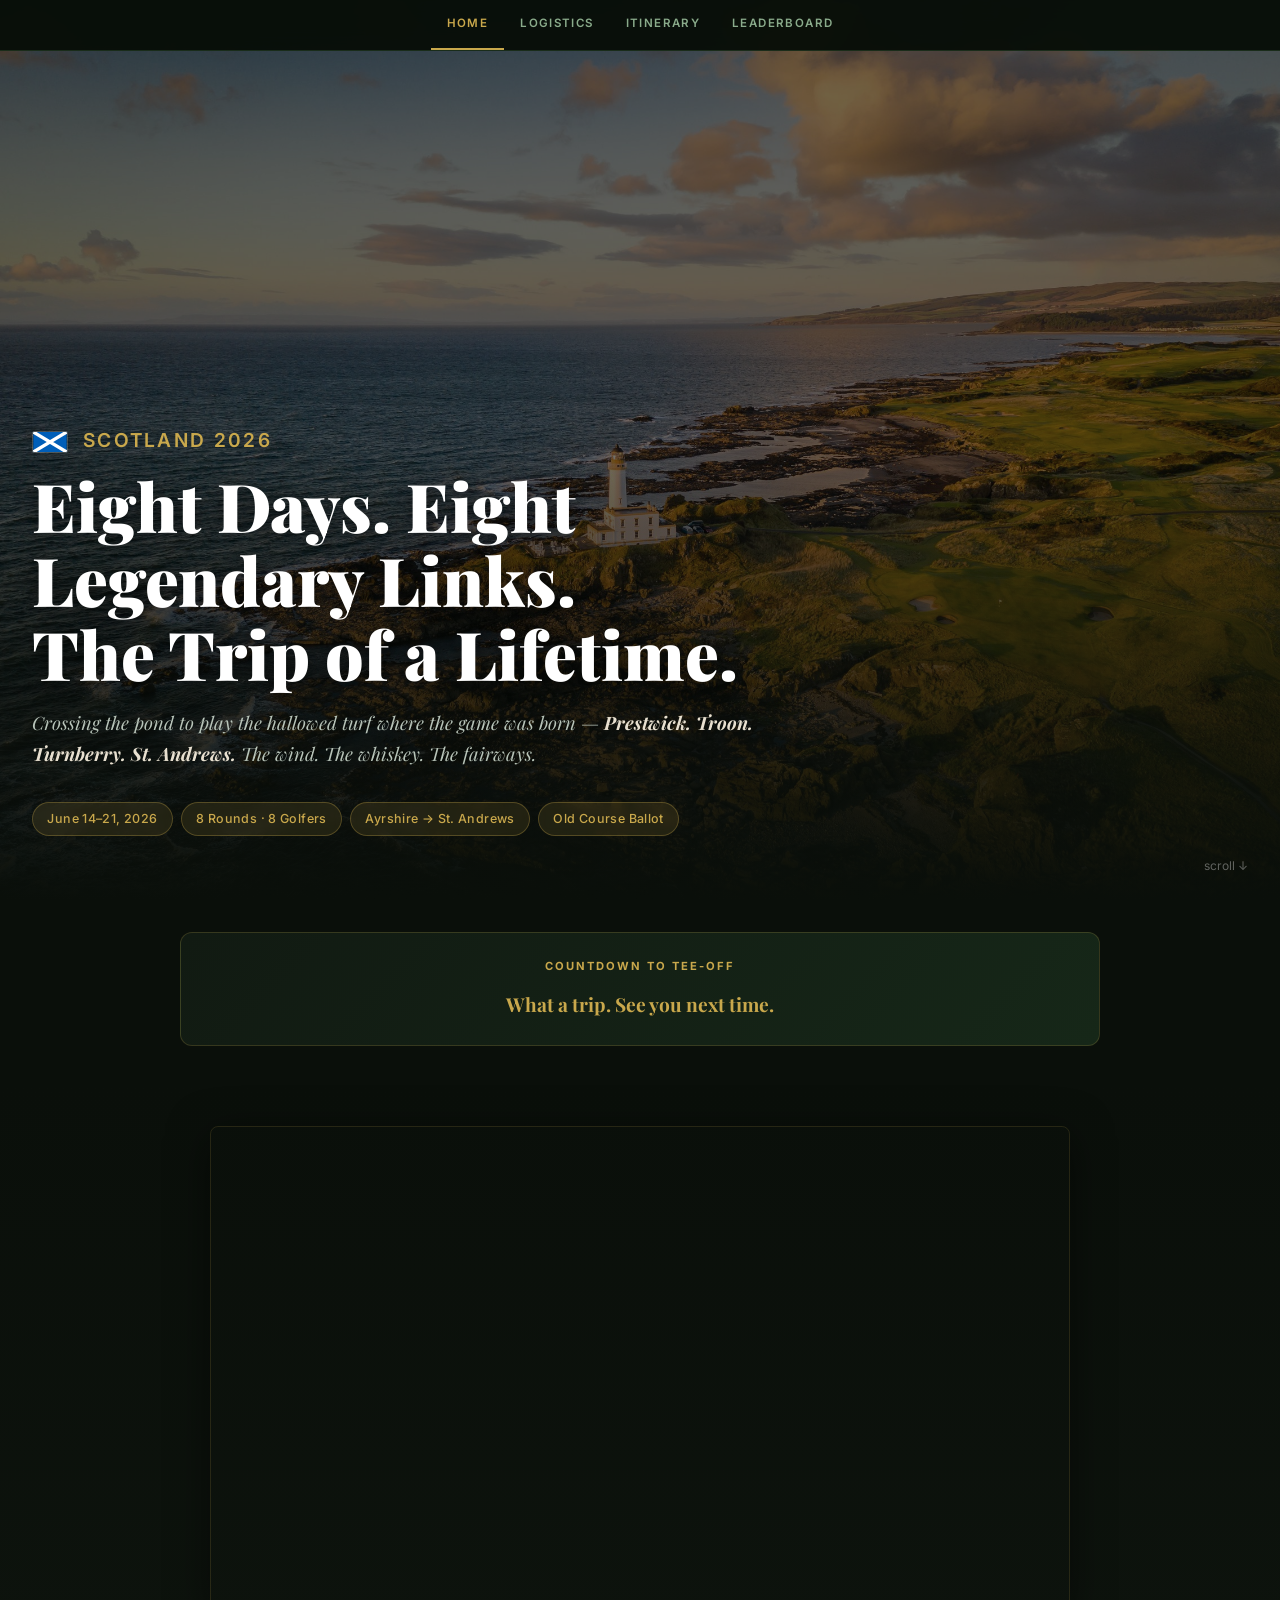
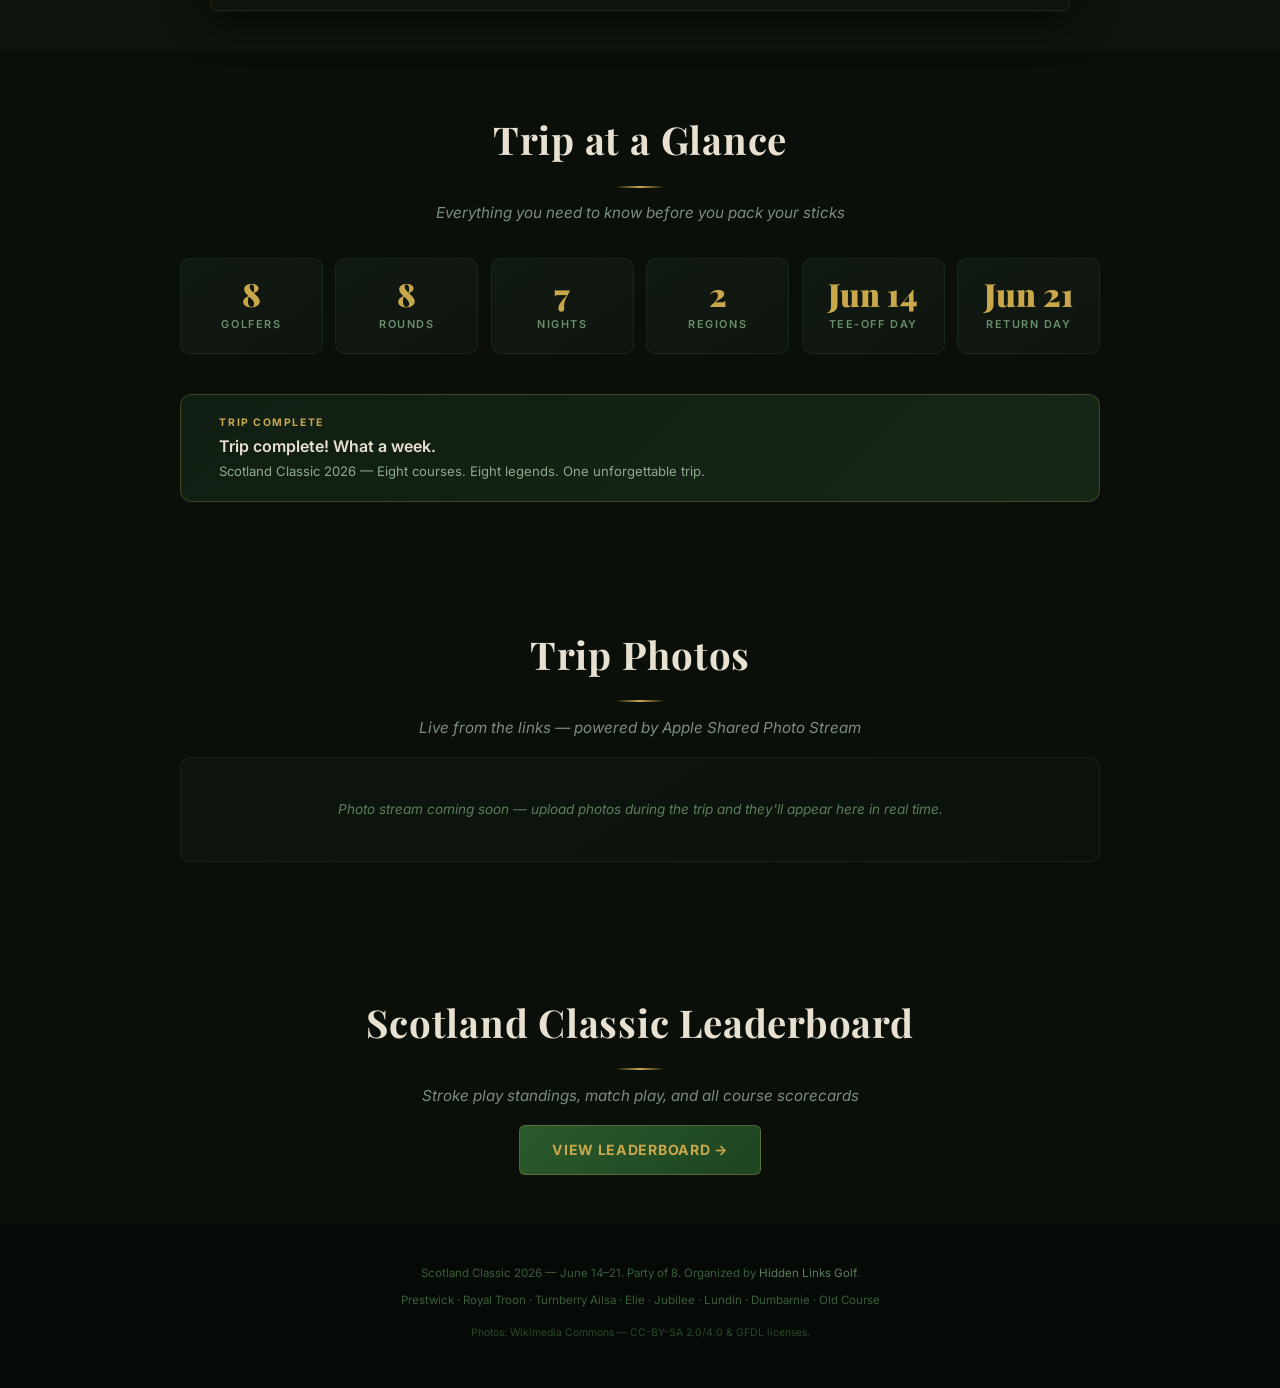
==== commit 9c1b2413: "Add return day card to at-a-glance grid Co-Authored-By: Claude Opus 4.6 <noreply@anthropic.com>" ====
--- a/index.html
+++ b/index.html
@@ -96,6 +96,10 @@
       <div class="glance-card">
         <div class="glance-number">Jun 14</div>
         <div class="glance-label">Tee-Off Day</div>
+      </div>
+      <div class="glance-card">
+        <div class="glance-number">Jun 21</div>
+        <div class="glance-label">Return Day</div>
       </div>
     </div>
   </section>
--- a/styles.css
+++ b/styles.css
@@ -767,6 +767,43 @@
 }
 .scorecard-link:hover { color: #c9a84c; }
 
+/* ===== COLLAPSIBLE SECTIONS ===== */
+.day-card .day-header {
+  position: relative;
+}
+.day-header::after {
+  content: '▾';
+  color: #6a8e6b;
+  font-size: 0.9rem;
+  transition: transform 0.3s;
+  margin-left: auto;
+  padding-left: 0.5rem;
+}
+.day-card.collapsed .day-header::after {
+  transform: rotate(-90deg);
+}
+.day-card.collapsed .day-body {
+  display: none;
+}
+
+.logistics-card h3 {
+  cursor: pointer;
+}
+.logistics-card h3::after {
+  content: '▾';
+  color: #6a8e6b;
+  font-size: 0.75rem;
+  transition: transform 0.3s;
+  margin-left: auto;
+}
+.logistics-card.collapsed h3::after {
+  transform: rotate(-90deg);
+}
+.logistics-card.collapsed ul,
+.logistics-card.collapsed .flights-section {
+  display: none;
+}
+
 /* ===== LOGISTICS GRID ===== */
 .logistics-grid {
   display: grid;
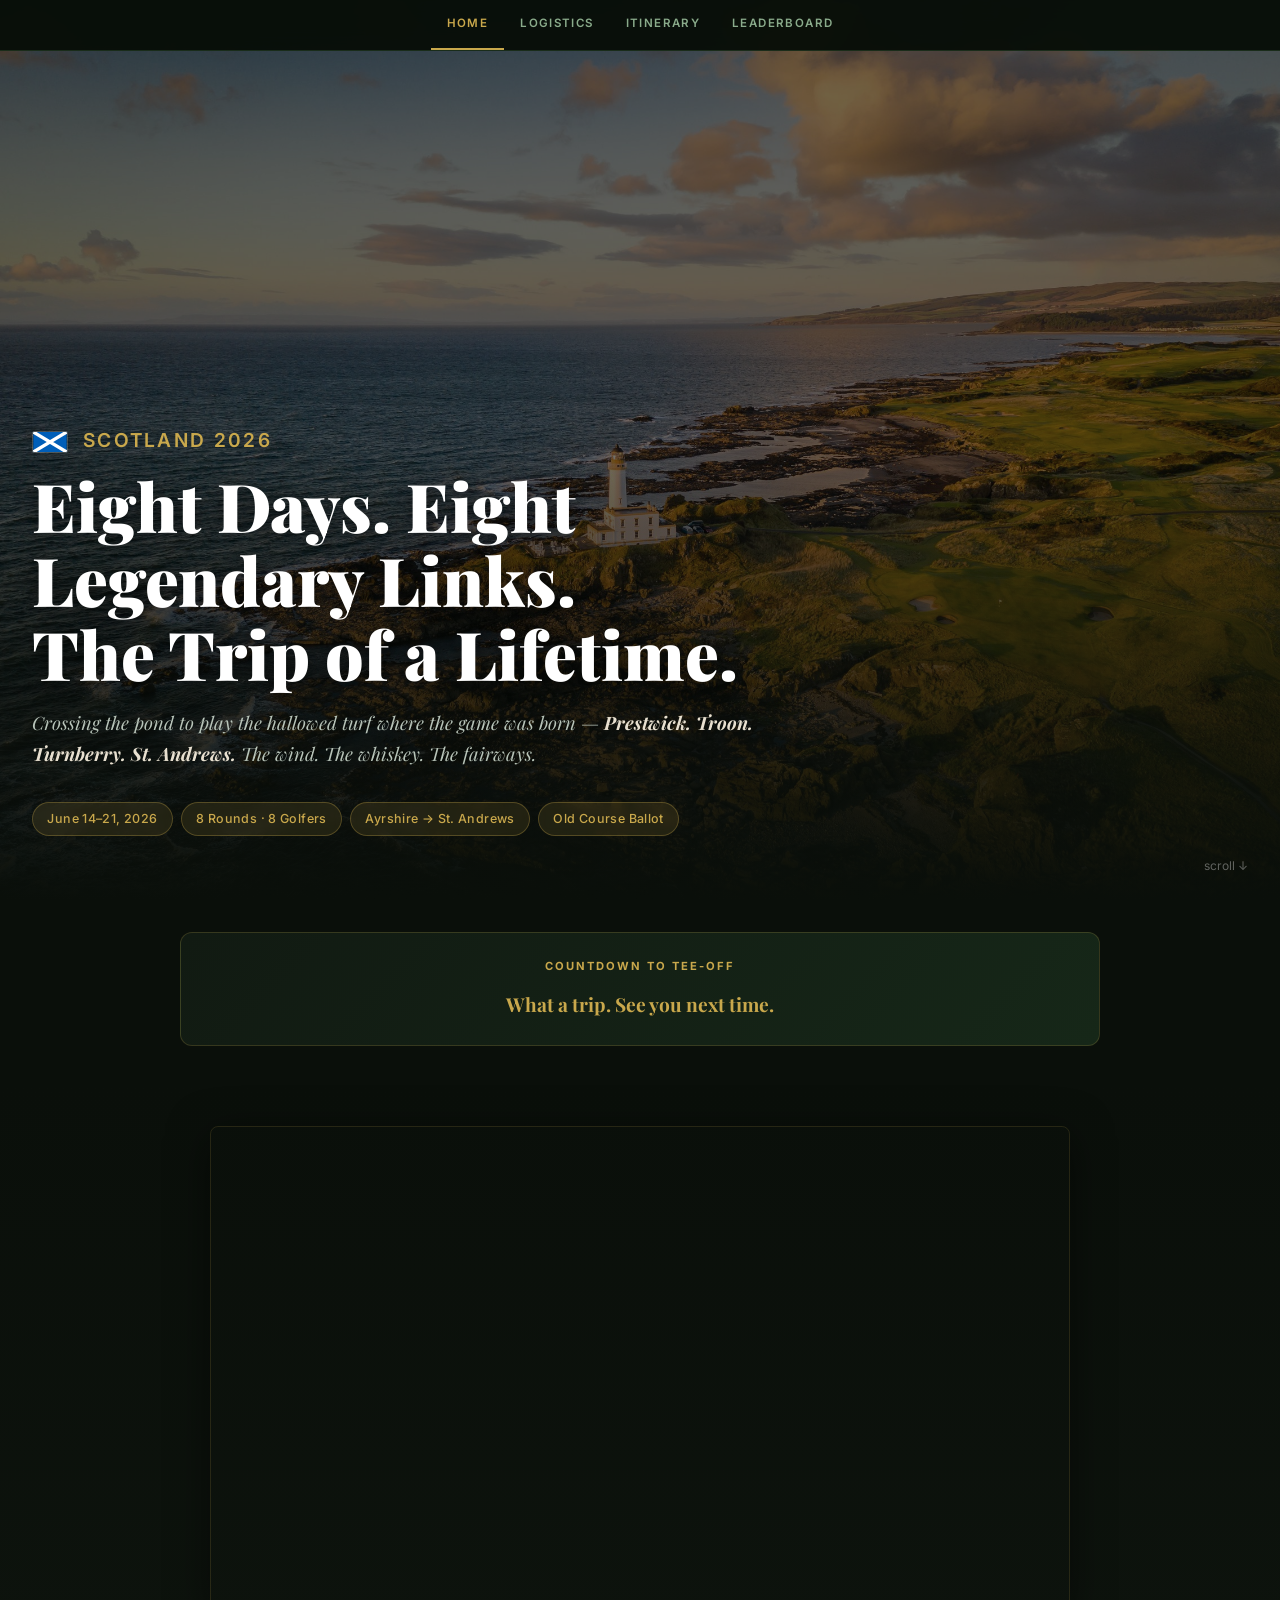
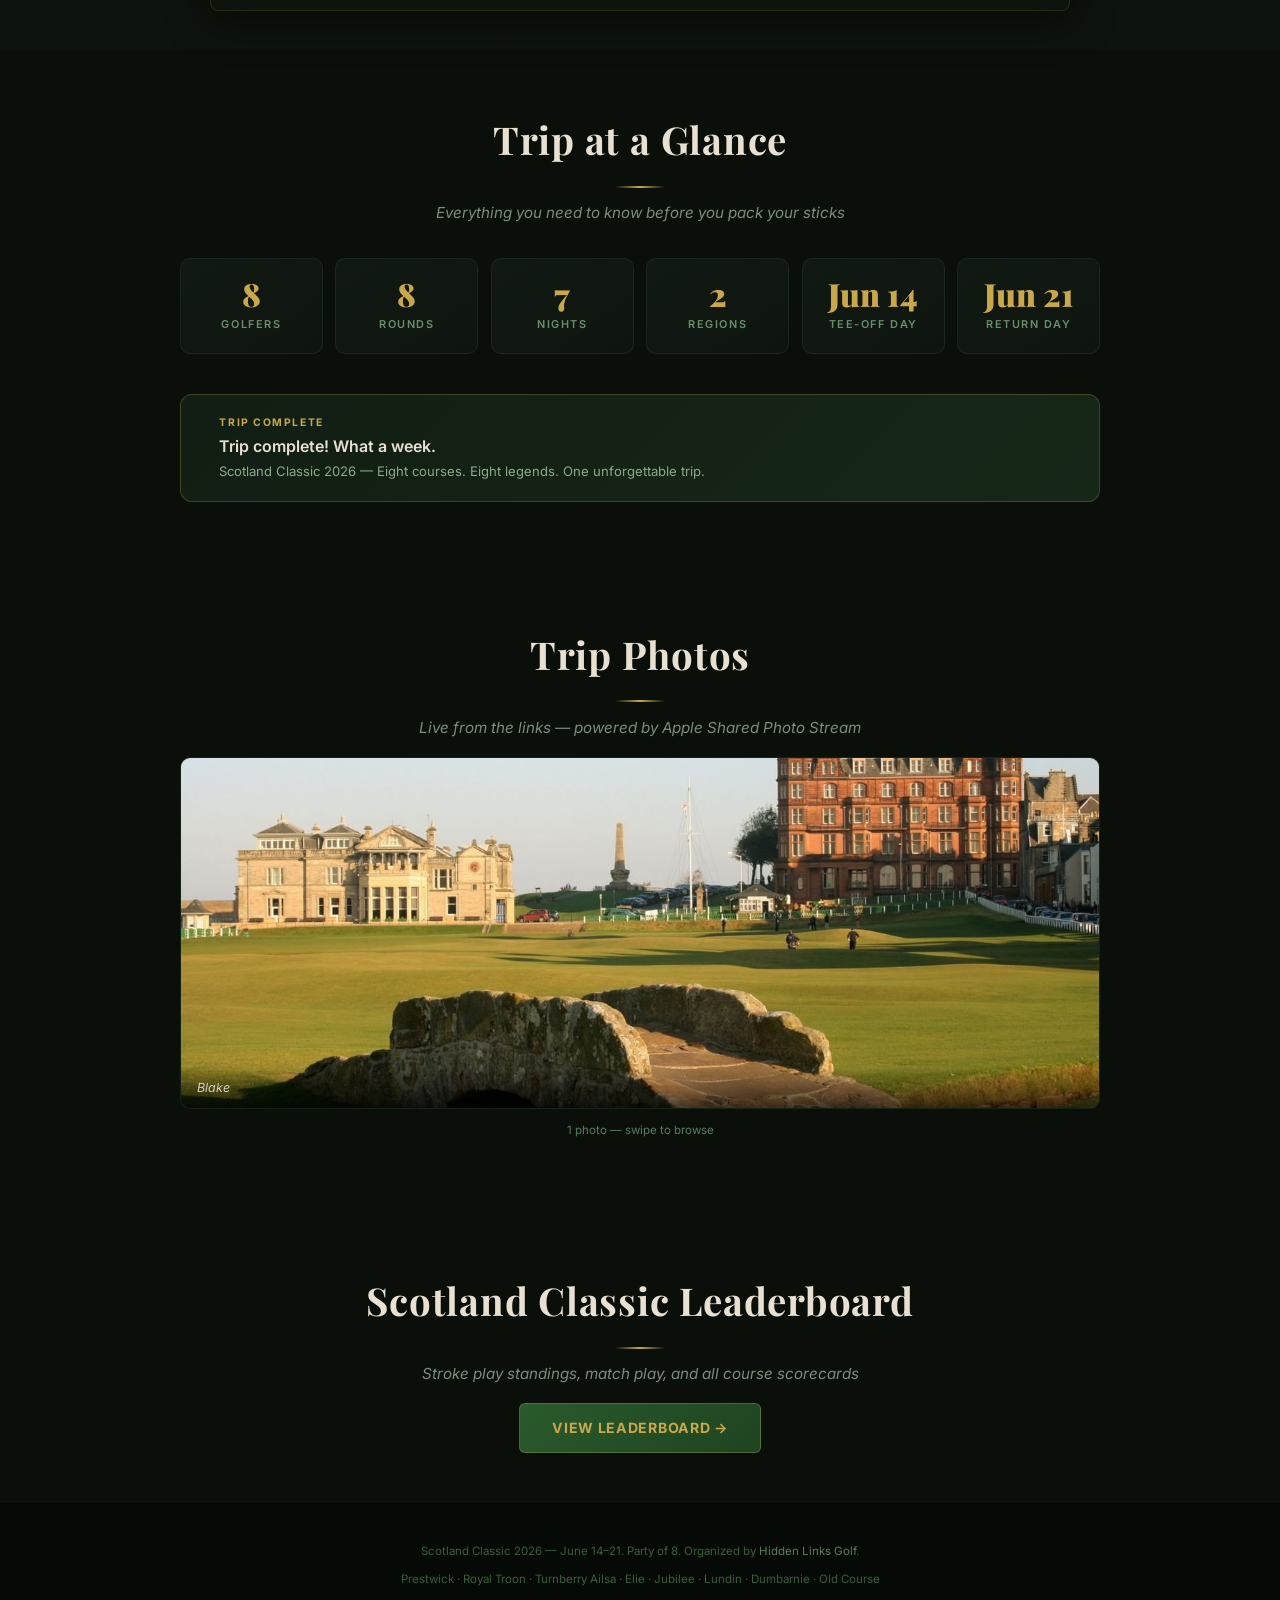
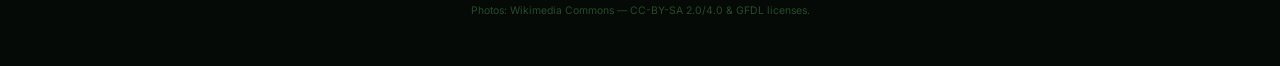
==== commit 09e3f139: "Add photo stream gallery with iCloud sync Co-Authored-By: Claude Opus 4.6 <noreply@anthropic.com>" ====
--- a/index.html
+++ b/index.html
@@ -122,9 +122,13 @@
       <div class="divider"></div>
       <p>Live from the links &mdash; powered by Apple Shared Photo Stream</p>
     </div>
-    <div style="background: linear-gradient(145deg, #0e150f, #0b120c); border: 1px solid rgba(90,158,92,0.12); border-radius: 10px; padding: 2.5rem 1.5rem; text-align: center; color: #5a7e5b; font-size: 0.85rem; font-style: italic;">
-      Photo stream coming soon &mdash; upload photos during the trip and they'll appear here in real time.
-    </div>
+    <div id="photo-gallery" class="photo-gallery">
+      <div class="photo-gallery-inner" id="photo-gallery-inner"></div>
+    </div>
+    <div id="photo-empty" style="background: linear-gradient(145deg, #0e150f, #0b120c); border: 1px solid rgba(90,158,92,0.12); border-radius: 10px; padding: 2.5rem 1.5rem; text-align: center; color: #5a7e5b; font-size: 0.85rem; font-style: italic;">
+      Loading photos...
+    </div>
+    <div id="photo-count" style="text-align:center; margin-top:0.75rem; font-size:0.72rem; color:#5a7e5b;"></div>
   </section>
 
   <!-- ===== LEADERBOARD LINK ===== -->
@@ -185,7 +189,7 @@
     if (today < startOnly) {
       var msUntil = startOnly - today;
       var daysUntil = Math.round(msUntil / 86400000);
-      lbl.textContent = 'Next Up';
+      lbl.innerHTML = 'Next Up <span style="font-weight:400; font-size:0.55rem; color:#6a8e6b; letter-spacing:0.08em;">(updated in real time)</span>';
       main.textContent = daysUntil + ' day' + (daysUntil === 1 ? '' : 's') + ' until tee-off — June 14, 2026';
       detail.textContent = 'Prestwick Golf Club awaits. First tee time: 3:36 PM local.';
       btn.href = 'itinerary.html';
@@ -205,7 +209,7 @@
     var dayInfo = TRIP_DAYS[dayIndex];
     if (!dayInfo) return;
 
-    lbl.textContent = 'Today — ' + dayInfo.label;
+    lbl.innerHTML = 'Today — ' + dayInfo.label + ' <span style="font-weight:400; font-size:0.55rem; color:#6a8e6b; letter-spacing:0.08em;">(updated in real time)</span>';
     main.textContent = dayInfo.desc;
     detail.textContent = dayInfo.detail;
     btn.href = dayInfo.anchor;
@@ -241,6 +245,49 @@
   updateCountdown();
   updateRightNowBar();
   setInterval(updateCountdown, 1000);
+
+  // ===== PHOTO STREAM =====
+  function loadPhotoStream() {
+    fetch('photos.json?' + Date.now())
+      .then(function(r) { return r.ok ? r.json() : null; })
+      .then(function(data) {
+        var gallery = document.getElementById('photo-gallery');
+        var inner = document.getElementById('photo-gallery-inner');
+        var empty = document.getElementById('photo-empty');
+        var countEl = document.getElementById('photo-count');
+        if (!data || !data.photos || data.photos.length === 0) {
+          gallery.style.display = 'none';
+          empty.textContent = 'No photos yet — upload to the shared album and they\'ll appear here automatically.';
+          countEl.textContent = '';
+          return;
+        }
+        empty.style.display = 'none';
+        gallery.style.display = 'block';
+        inner.innerHTML = '';
+        data.photos.forEach(function(photo) {
+          var slide = document.createElement('div');
+          slide.className = 'photo-slide';
+          var img = document.createElement('img');
+          img.src = 'images/stream/' + photo.filename;
+          img.alt = photo.caption || 'Scotland Trip Photo';
+          img.loading = 'lazy';
+          slide.appendChild(img);
+          if (photo.contributor || photo.caption) {
+            var cap = document.createElement('div');
+            cap.className = 'photo-caption';
+            cap.textContent = (photo.caption || '') + (photo.contributor ? (photo.caption ? ' — ' : '') + photo.contributor : '');
+            slide.appendChild(cap);
+          }
+          inner.appendChild(slide);
+        });
+        countEl.textContent = data.photos.length + ' photo' + (data.photos.length === 1 ? '' : 's') + ' — swipe to browse';
+      })
+      .catch(function() {
+        document.getElementById('photo-empty').textContent = 'No photos yet — upload to the shared album and they\'ll appear here automatically.';
+      });
+  }
+  loadPhotoStream();
+  setInterval(loadPhotoStream, 60000);
 </script>
 
 </body>
--- a/styles.css
+++ b/styles.css
@@ -919,6 +919,43 @@
 footer a { color: #5a7e5b; }
 footer a:hover { color: #c9a84c; }
 
+/* ===== PHOTO GALLERY ===== */
+.photo-gallery {
+  display: none;
+  overflow-x: auto;
+  -webkit-overflow-scrolling: touch;
+  scroll-snap-type: x mandatory;
+  border-radius: 10px;
+  border: 1px solid rgba(90, 158, 92, 0.12);
+  background: #0b120c;
+}
+.photo-gallery-inner {
+  display: flex;
+  gap: 0;
+}
+.photo-slide {
+  flex: 0 0 100%;
+  scroll-snap-align: start;
+  position: relative;
+}
+.photo-slide img {
+  width: 100%;
+  height: 350px;
+  object-fit: cover;
+  display: block;
+}
+.photo-caption {
+  position: absolute;
+  bottom: 0;
+  left: 0;
+  right: 0;
+  padding: 0.6rem 1rem;
+  background: linear-gradient(transparent, rgba(0,0,0,0.7));
+  color: #d4cfc4;
+  font-size: 0.78rem;
+  font-style: italic;
+}
+
 /* ===== RESPONSIVE ===== */
 @media (max-width: 600px) {
   .hero-content { padding: 2rem 1.25rem 3rem; }
@@ -947,6 +984,7 @@
   .countdown-unit .num { font-size: 1.8rem; }
 
   .course-detail .course-img { height: 180px; }
+  .photo-slide img { height: 250px; }
 
   .logistics-grid { grid-template-columns: 1fr; }
   .checklist-grid { grid-template-columns: 1fr; }
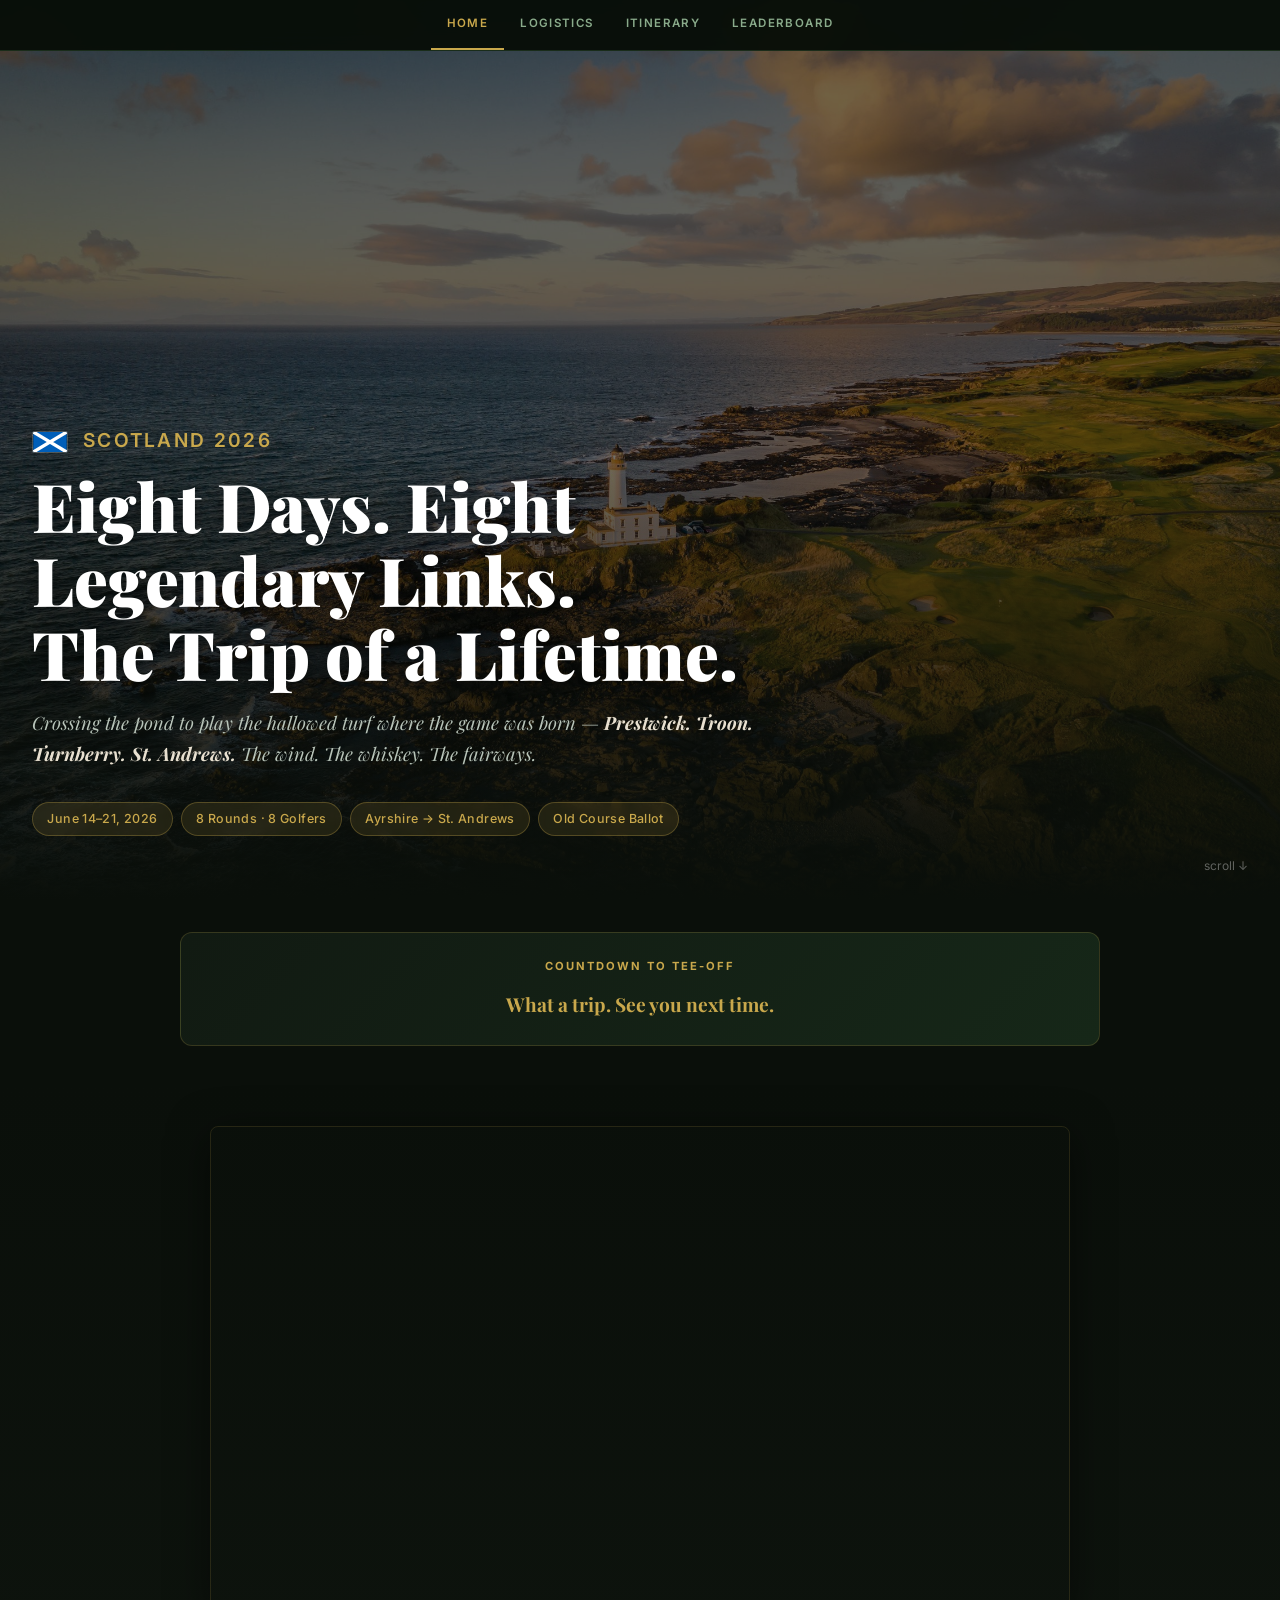
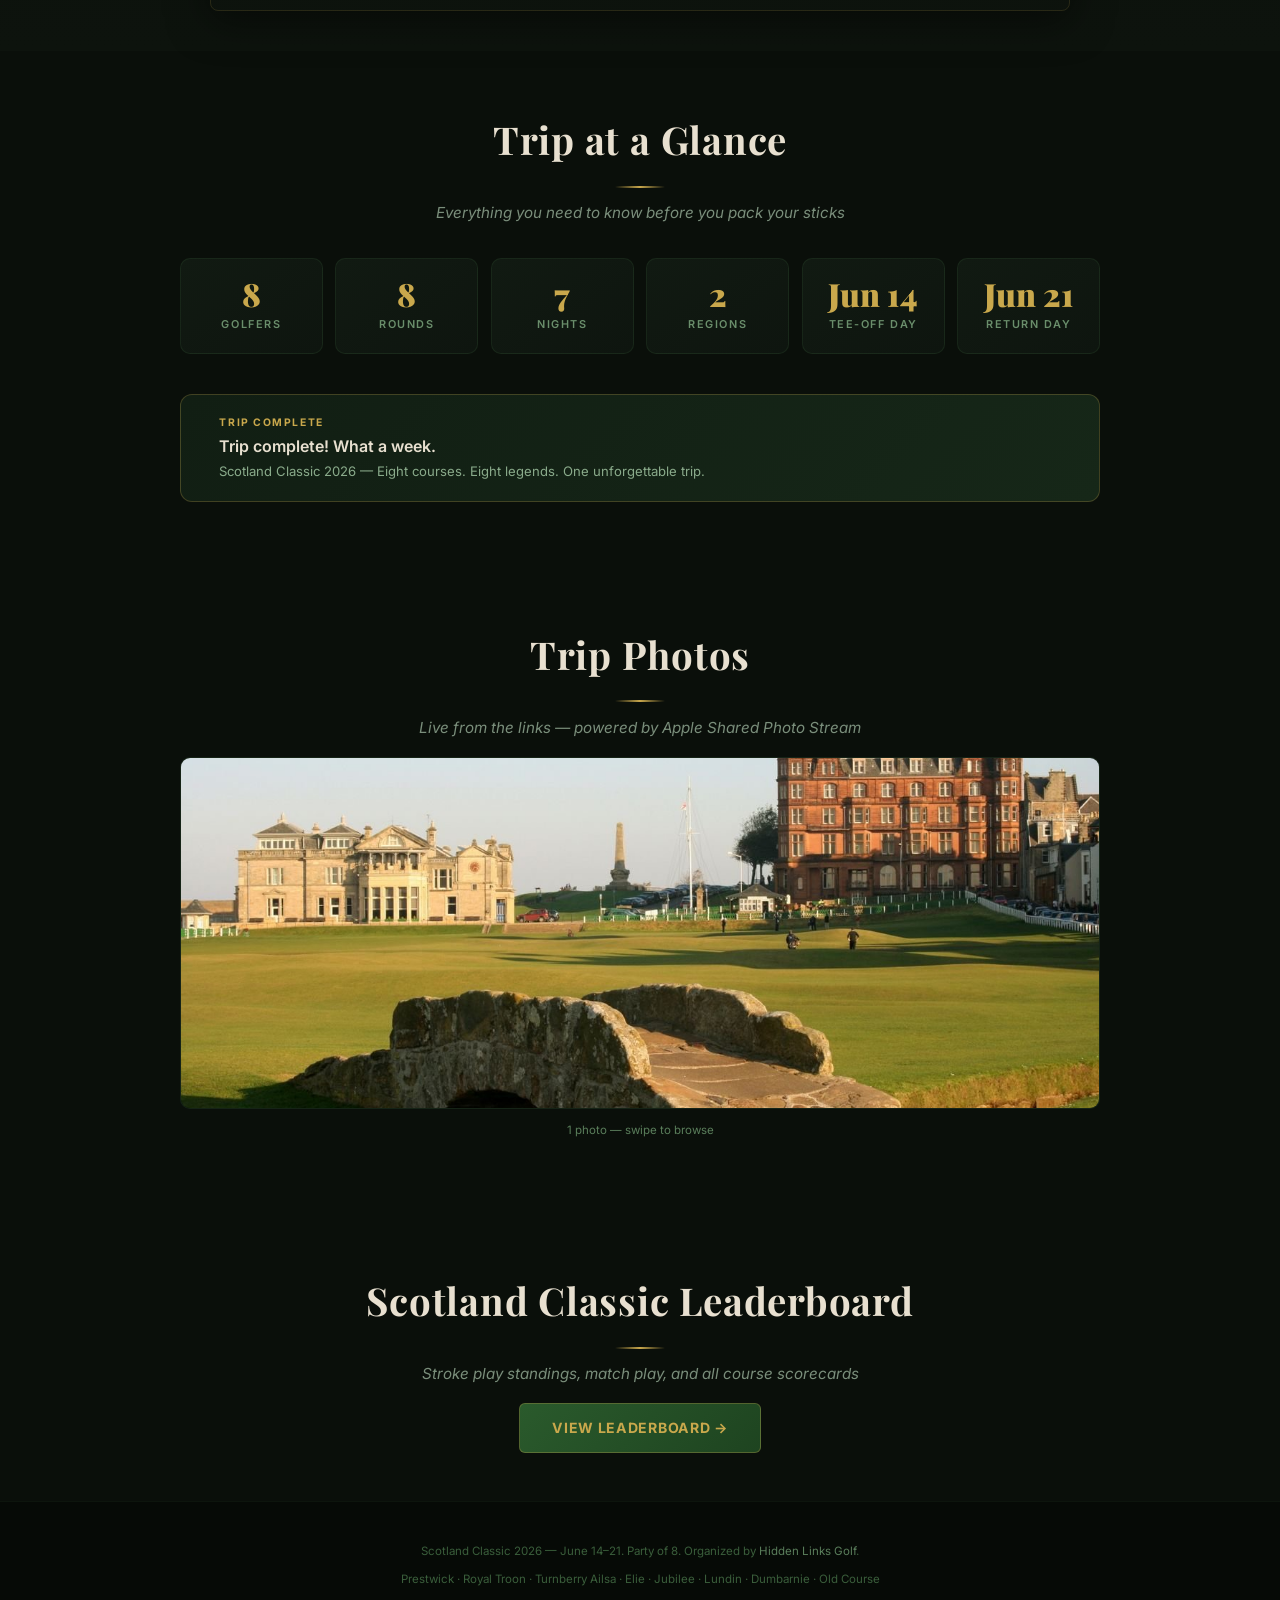
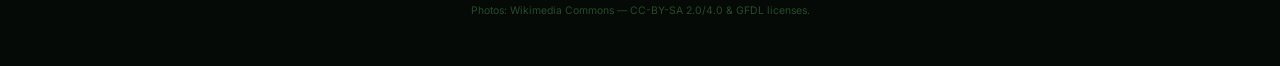
==== commit 240a86d8: "Remove contributor name from photo gallery captions Co-Authored-By: Claude Opus 4.6 <noreply@anthrop" ====
--- a/index.html
+++ b/index.html
@@ -272,10 +272,10 @@
           img.alt = photo.caption || 'Scotland Trip Photo';
           img.loading = 'lazy';
           slide.appendChild(img);
-          if (photo.contributor || photo.caption) {
+          if (photo.caption) {
             var cap = document.createElement('div');
             cap.className = 'photo-caption';
-            cap.textContent = (photo.caption || '') + (photo.contributor ? (photo.caption ? ' — ' : '') + photo.contributor : '');
+            cap.textContent = photo.caption;
             slide.appendChild(cap);
           }
           inner.appendChild(slide);
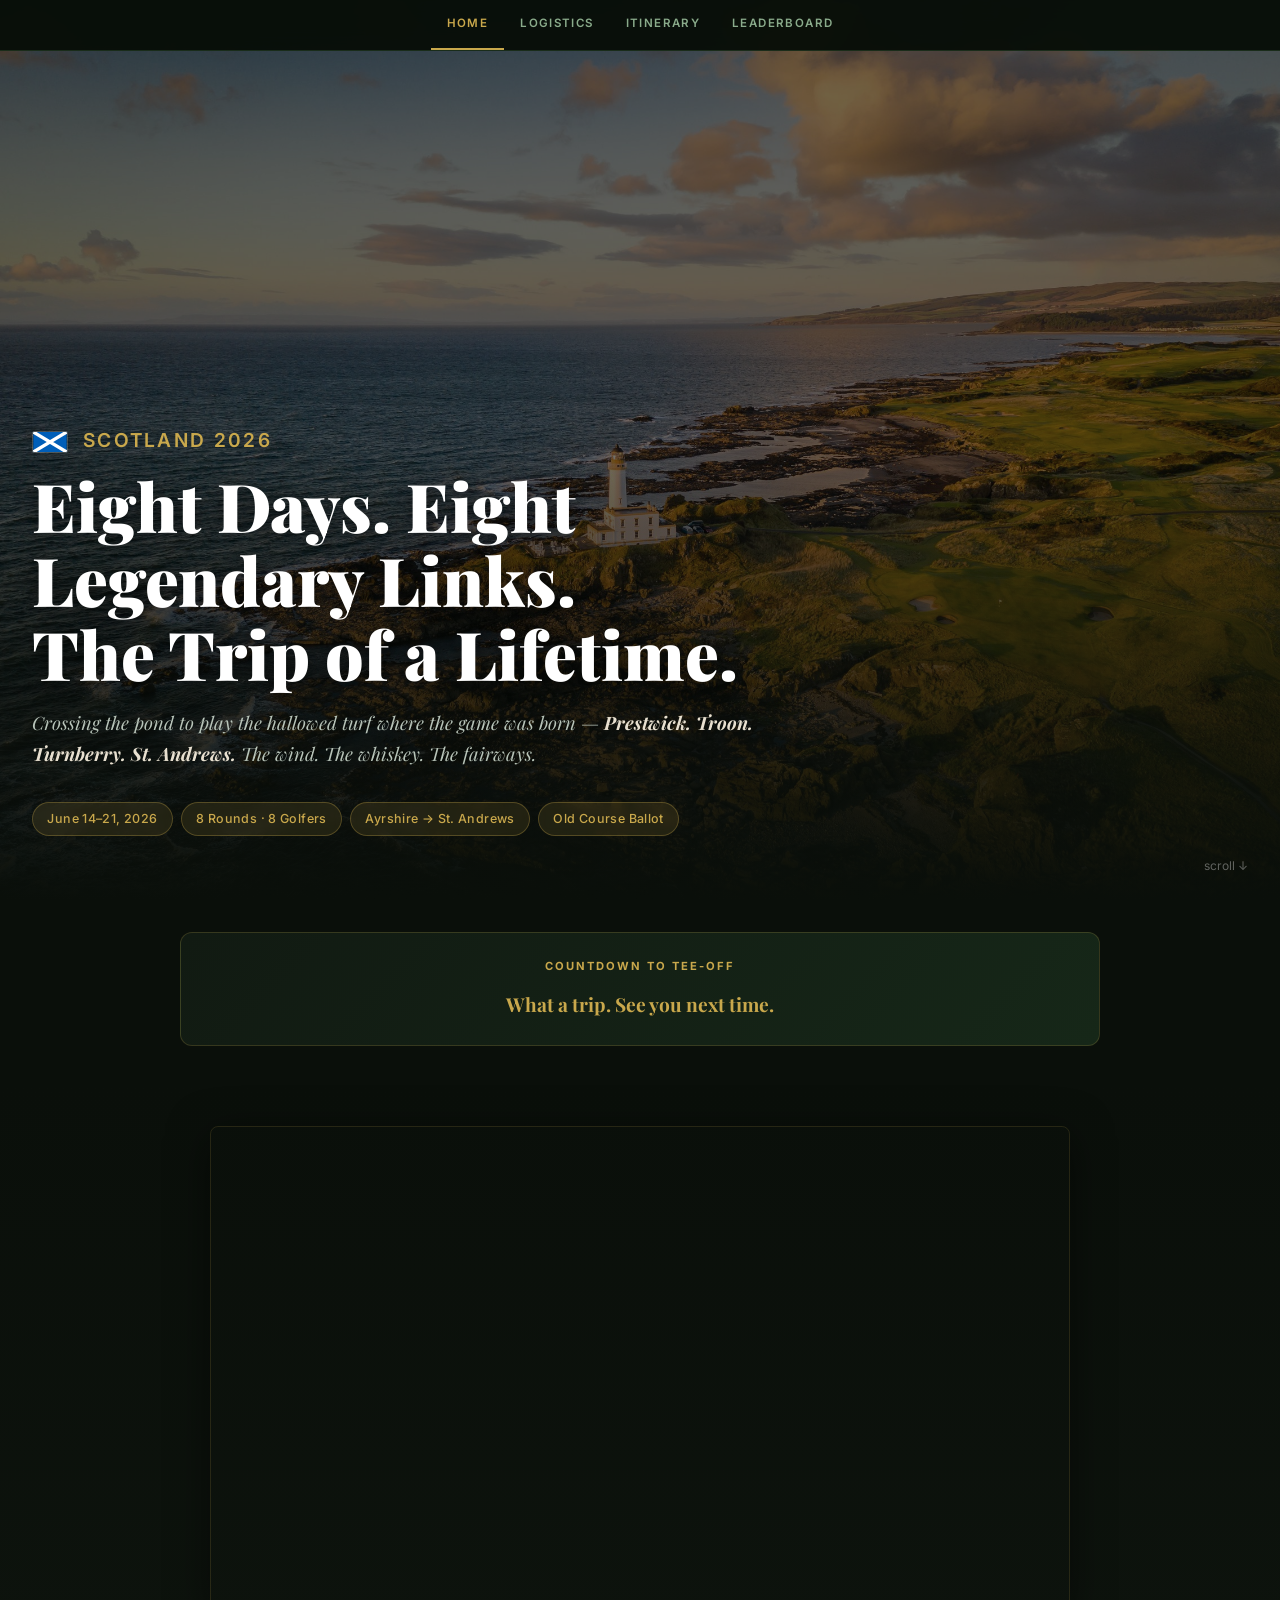
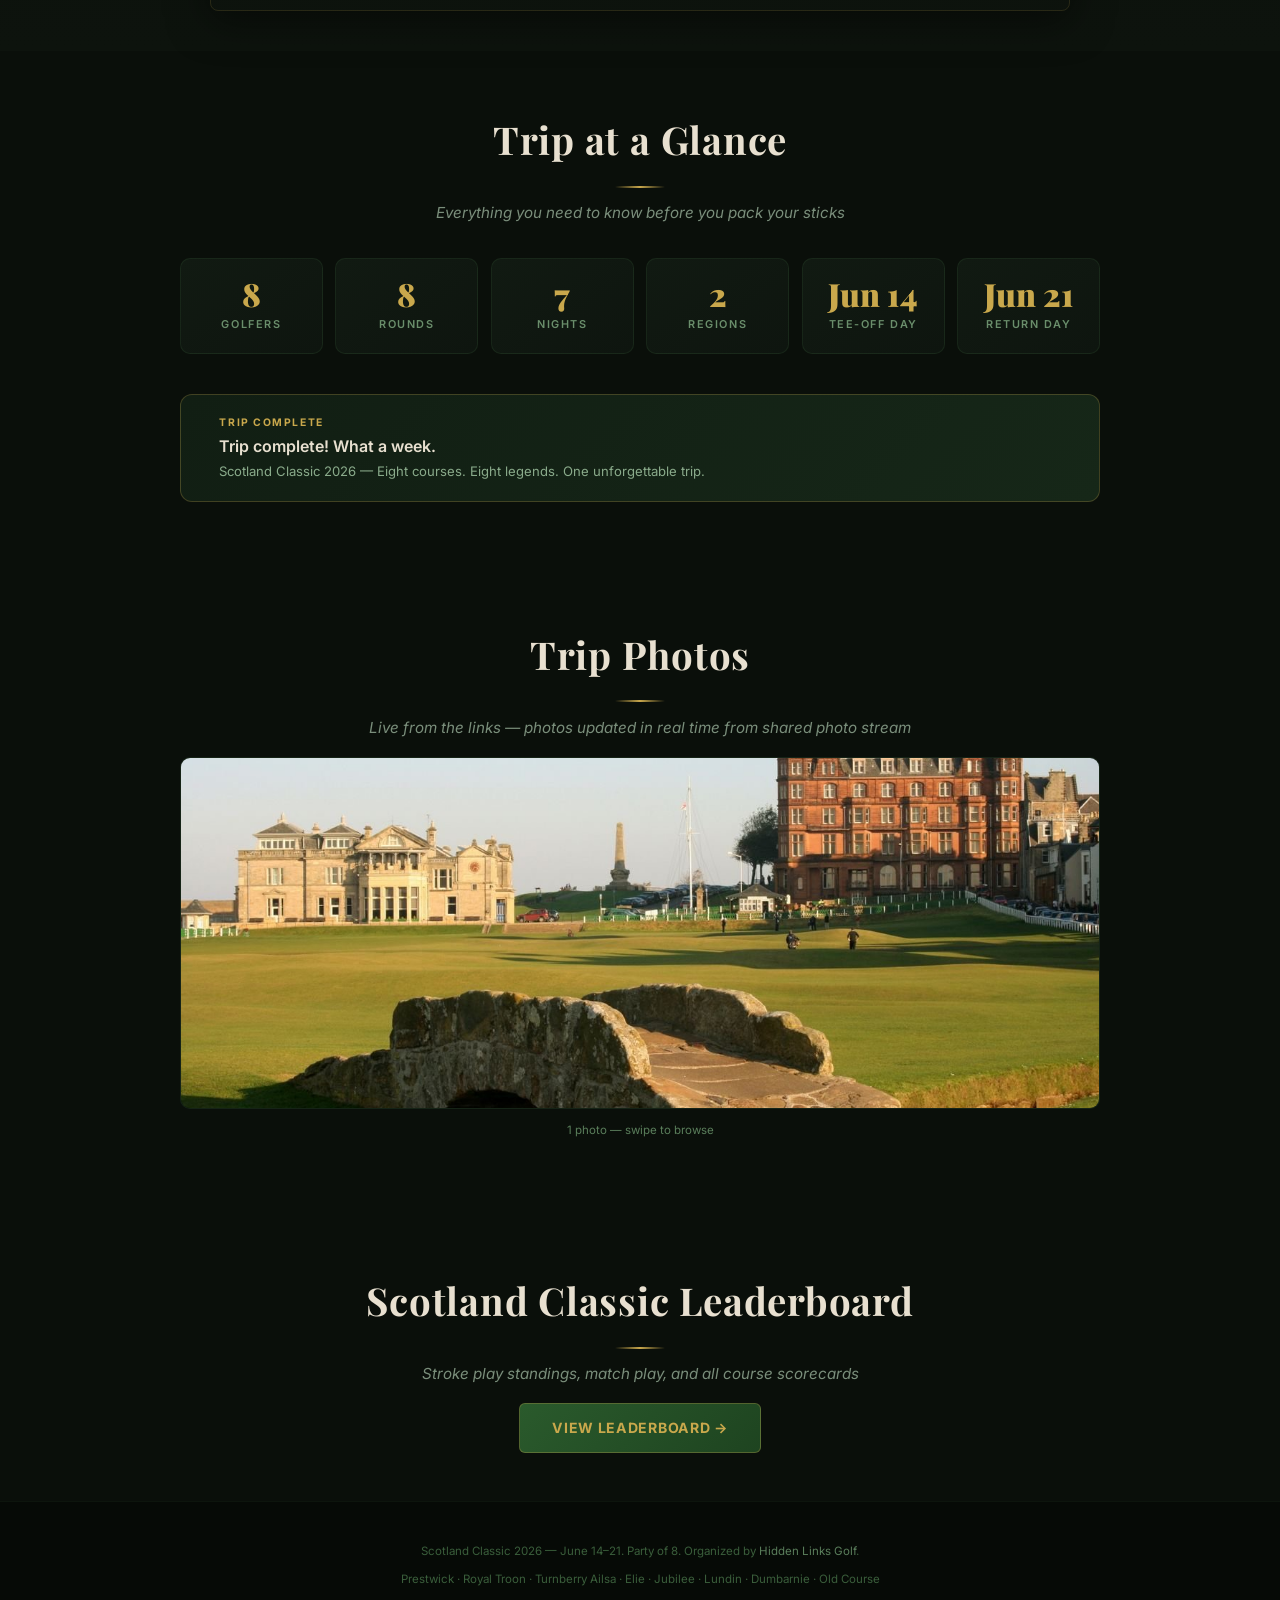
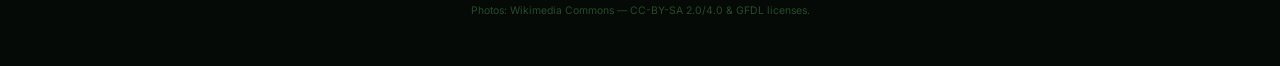
==== commit f67e66e5: "Update photo stream subtitle text Co-Authored-By: Claude Opus 4.6 <noreply@anthropic.com>" ====
--- a/index.html
+++ b/index.html
@@ -120,7 +120,7 @@
     <div class="section-header" style="padding-bottom:1rem;">
       <h2>Trip Photos</h2>
       <div class="divider"></div>
-      <p>Live from the links &mdash; powered by Apple Shared Photo Stream</p>
+      <p>Live from the links &mdash; photos updated in real time from shared photo stream</p>
     </div>
     <div id="photo-gallery" class="photo-gallery">
       <div class="photo-gallery-inner" id="photo-gallery-inner"></div>
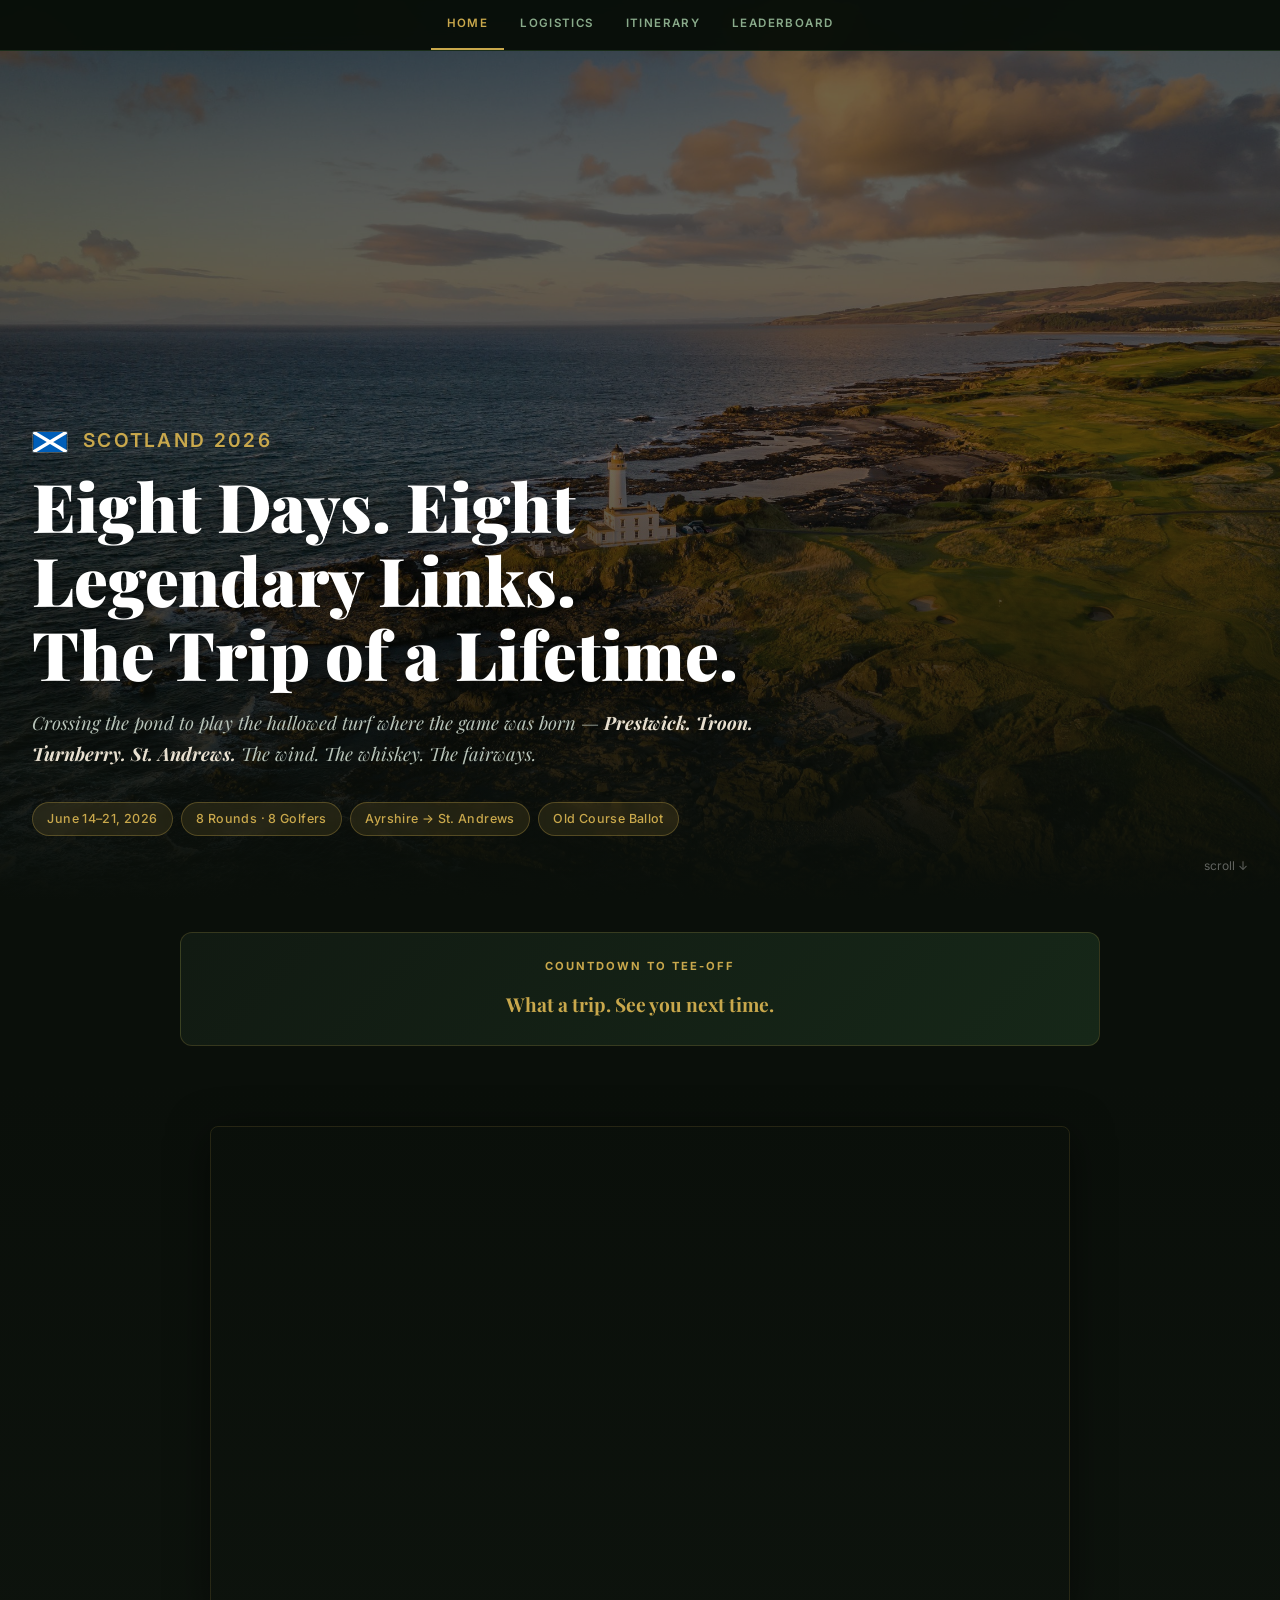
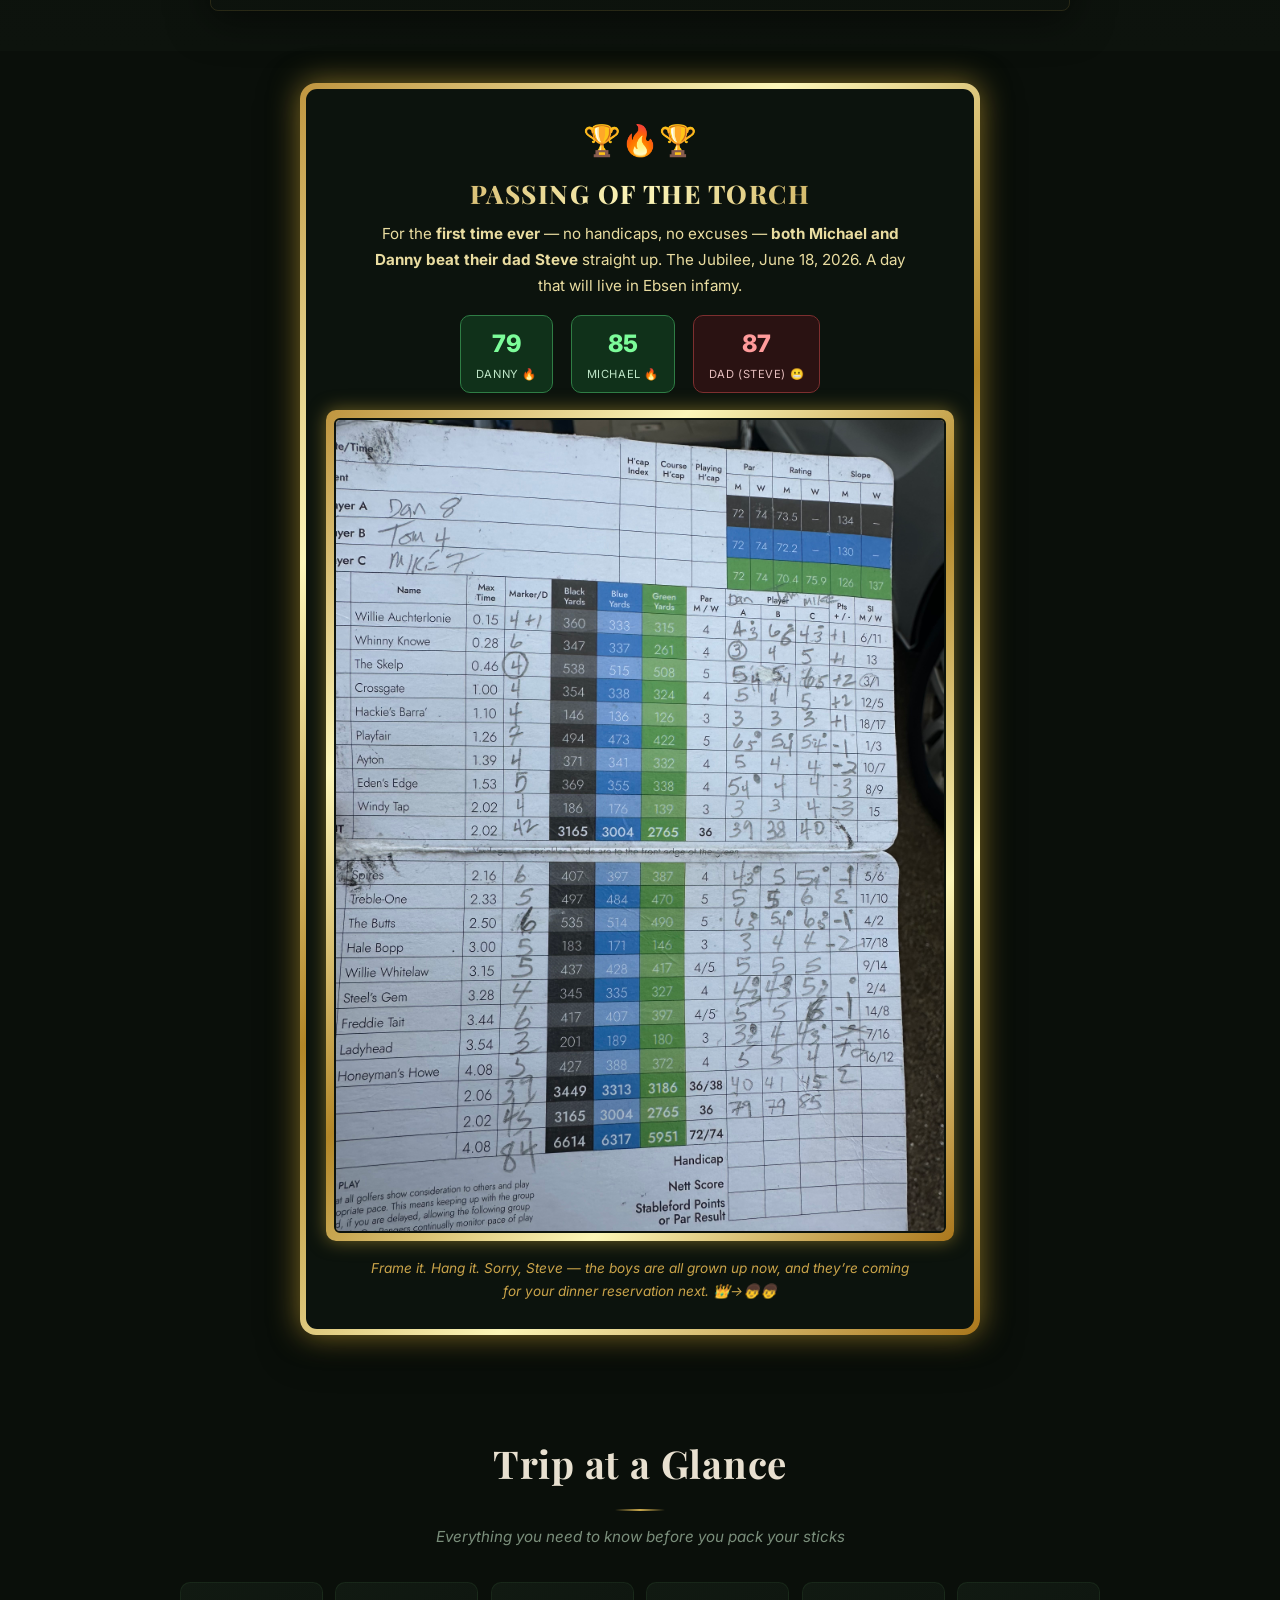
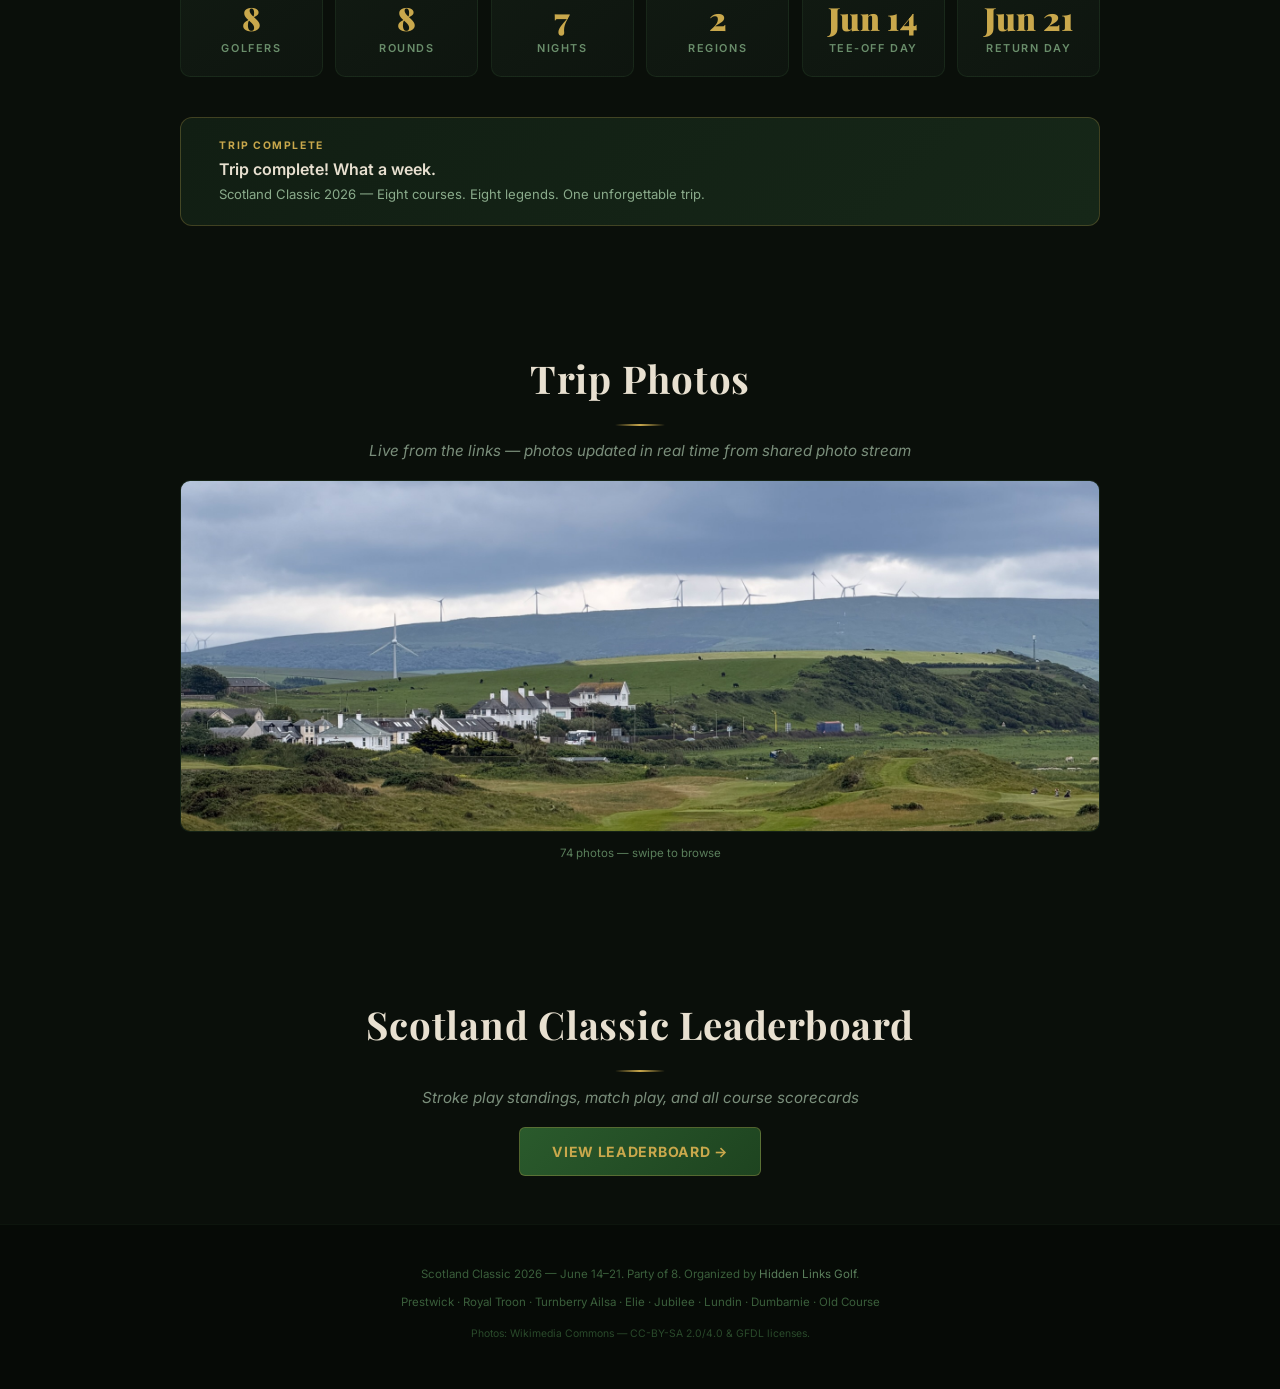
==== commit 71cf81d7: "Homepage: golden-framed 'Passing of the Torch' — Michael & Danny both beat Steve Co-Authored-By: Cla" ====
--- a/index.html
+++ b/index.html
@@ -67,6 +67,26 @@
 </nav>
 
 <div class="container">
+
+  <!-- ===== PASSING OF THE TORCH (Ebsen milestone) ===== -->
+  <section id="torch" style="margin:2rem 0 2.5rem; text-align:center;">
+    <div style="max-width:680px; margin:0 auto; padding:6px; background:linear-gradient(135deg,#bf953f,#fcf6ba,#b38728,#fbf5b7,#aa771c); border-radius:16px; box-shadow:0 0 30px rgba(212,175,55,0.6), 0 10px 40px rgba(0,0,0,0.5);">
+      <div style="background:#0c130d; border-radius:11px; padding:1.6rem 1.25rem;">
+        <div style="font-size:1.9rem;">🏆🔥🏆</div>
+        <h2 style="margin:0.3rem 0 0.2rem; font-size:1.6rem; background:linear-gradient(90deg,#bf953f,#fcf6ba,#b38728); -webkit-background-clip:text; background-clip:text; color:transparent; font-weight:800; letter-spacing:0.06em;">PASSING OF THE TORCH</h2>
+        <p style="color:#e9dca0; font-size:0.95rem; margin:0.4rem auto 1rem; max-width:540px;">For the <strong>first time ever</strong> &mdash; no handicaps, no excuses &mdash; <strong>both Michael and Danny beat their dad Steve</strong> straight up. The Jubilee, June 18, 2026. A day that will live in Ebsen infamy.</p>
+        <div style="display:flex; justify-content:center; gap:1.1rem; flex-wrap:wrap; margin-bottom:1.1rem;">
+          <div style="background:#10311a; border:1px solid #2f7d45; border-radius:10px; padding:0.5rem 0.95rem;"><div style="font-size:1.5rem; font-weight:800; color:#7CFC9A;">79</div><div style="font-size:0.7rem; color:#bfe6c8; letter-spacing:0.05em;">DANNY 🔥</div></div>
+          <div style="background:#10311a; border:1px solid #2f7d45; border-radius:10px; padding:0.5rem 0.95rem;"><div style="font-size:1.5rem; font-weight:800; color:#7CFC9A;">85</div><div style="font-size:0.7rem; color:#bfe6c8; letter-spacing:0.05em;">MICHAEL 🔥</div></div>
+          <div style="background:#2a1212; border:1px solid #7d2f2f; border-radius:10px; padding:0.5rem 0.95rem;"><div style="font-size:1.5rem; font-weight:800; color:#ff9b9b;">87</div><div style="font-size:0.7rem; color:#e6bfbf; letter-spacing:0.05em;">DAD&nbsp;(STEVE) 😬</div></div>
+        </div>
+        <div style="padding:8px; border-radius:10px; background:linear-gradient(135deg,#bf953f,#fcf6ba,#b38728,#fbf5b7,#aa771c); box-shadow:0 0 18px rgba(212,175,55,0.5);">
+          <img src="images/ebsen-torch.jpeg" alt="The scorecard: Michael & Danny both beat Steve at the Jubilee" style="width:100%; display:block; border-radius:6px; border:2px solid #0c130d;" />
+        </div>
+        <p style="color:#caa44a; font-style:italic; font-size:0.85rem; margin:1rem auto 0; max-width:540px;">Frame it. Hang it. Sorry, Steve &mdash; the boys are all grown up now, and they&rsquo;re coming for your dinner reservation next. 👑&rarr;👦👦</p>
+      </div>
+    </div>
+  </section>
 
   <!-- ===== AT A GLANCE ===== -->
   <section id="glance">
--- a/styles.css
+++ b/styles.css
@@ -768,19 +768,15 @@
 .scorecard-link:hover { color: #c9a84c; }
 
 /* ===== COLLAPSIBLE SECTIONS ===== */
-.day-card .day-header {
-  position: relative;
-}
-.day-header::after {
-  content: '▾';
+.day-title::after {
+  content: ' ▾';
   color: #6a8e6b;
-  font-size: 0.9rem;
-  transition: transform 0.3s;
-  margin-left: auto;
-  padding-left: 0.5rem;
-}
-.day-card.collapsed .day-header::after {
-  transform: rotate(-90deg);
+  font-size: 0.75rem;
+  transition: transform 0.2s;
+  display: inline;
+}
+.day-card.collapsed .day-title::after {
+  content: ' ▸';
 }
 .day-card.collapsed .day-body {
   display: none;
@@ -792,12 +788,13 @@
 .logistics-card h3::after {
   content: '▾';
   color: #6a8e6b;
-  font-size: 0.75rem;
-  transition: transform 0.3s;
-  margin-left: auto;
+  font-size: 0.65rem;
+  transition: transform 0.2s;
+  margin-left: 0.4rem;
+  flex-shrink: 0;
 }
 .logistics-card.collapsed h3::after {
-  transform: rotate(-90deg);
+  content: '▸';
 }
 .logistics-card.collapsed ul,
 .logistics-card.collapsed .flights-section {
